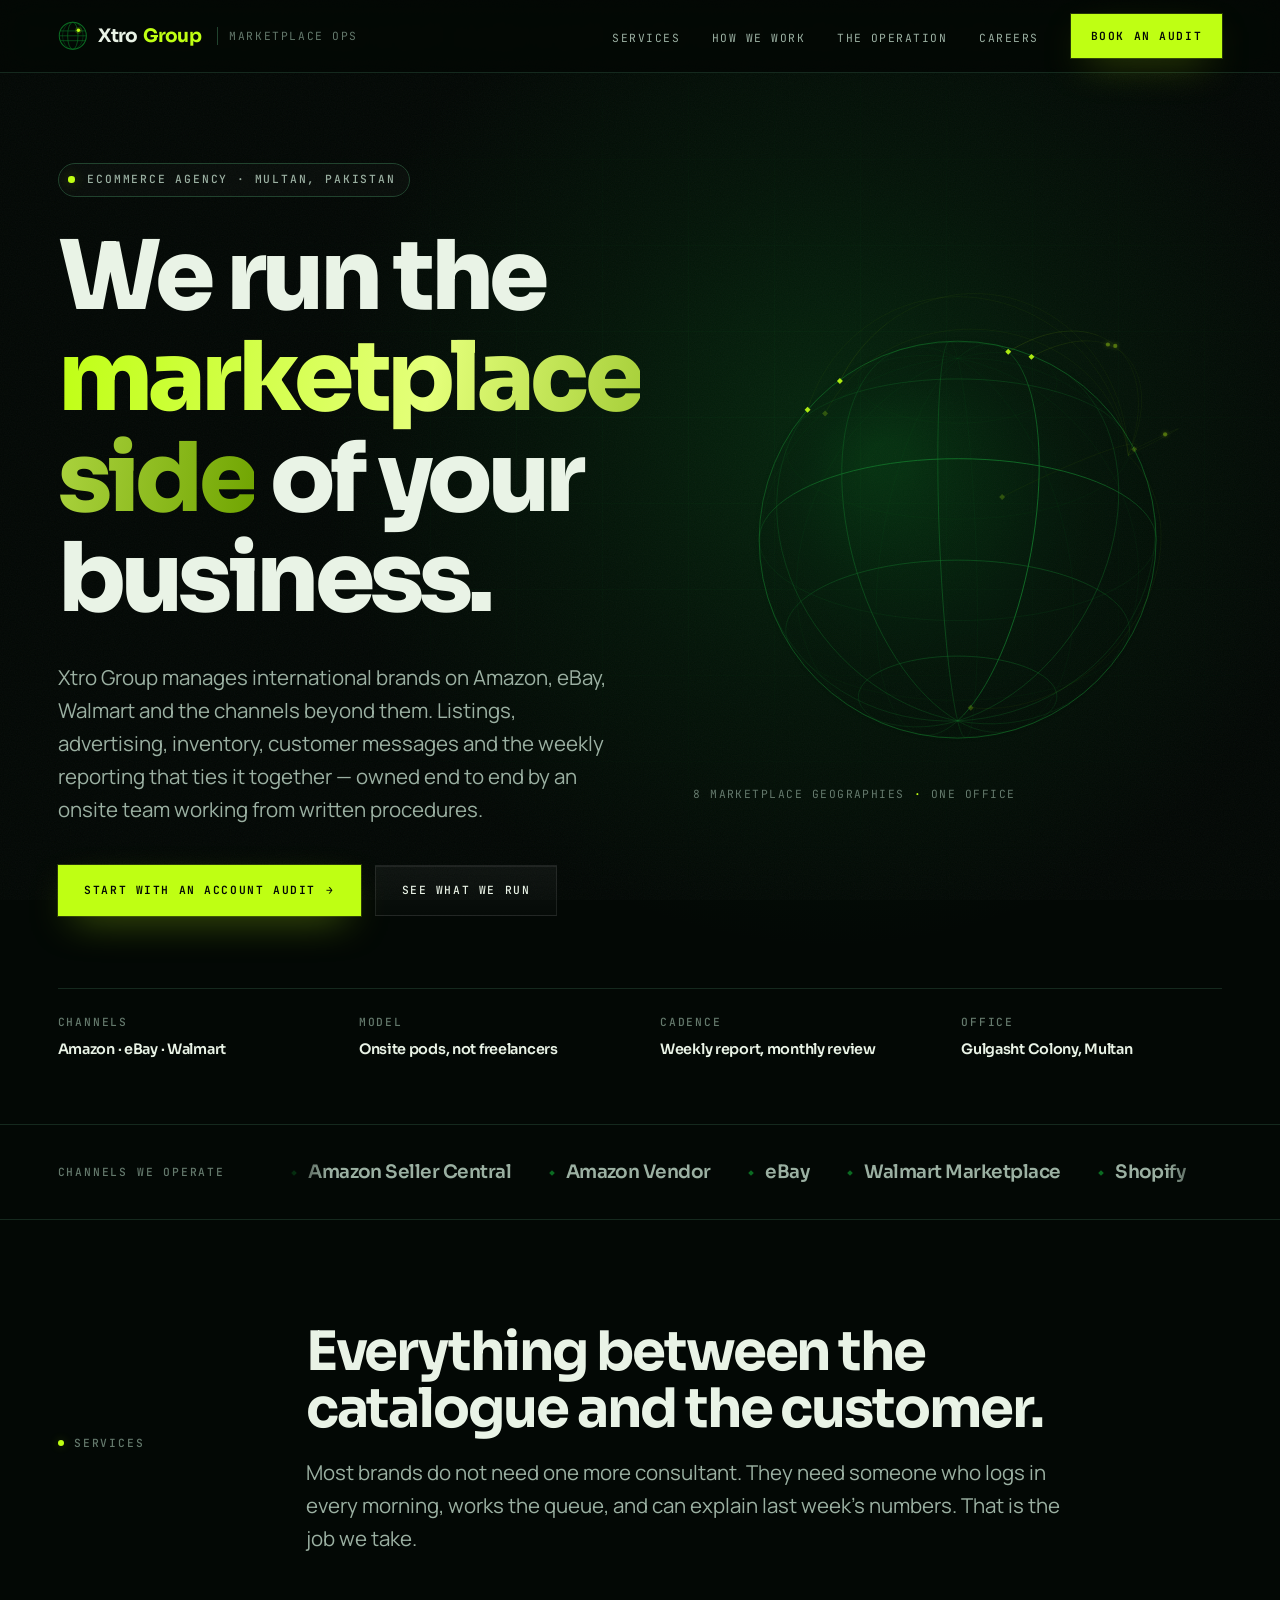
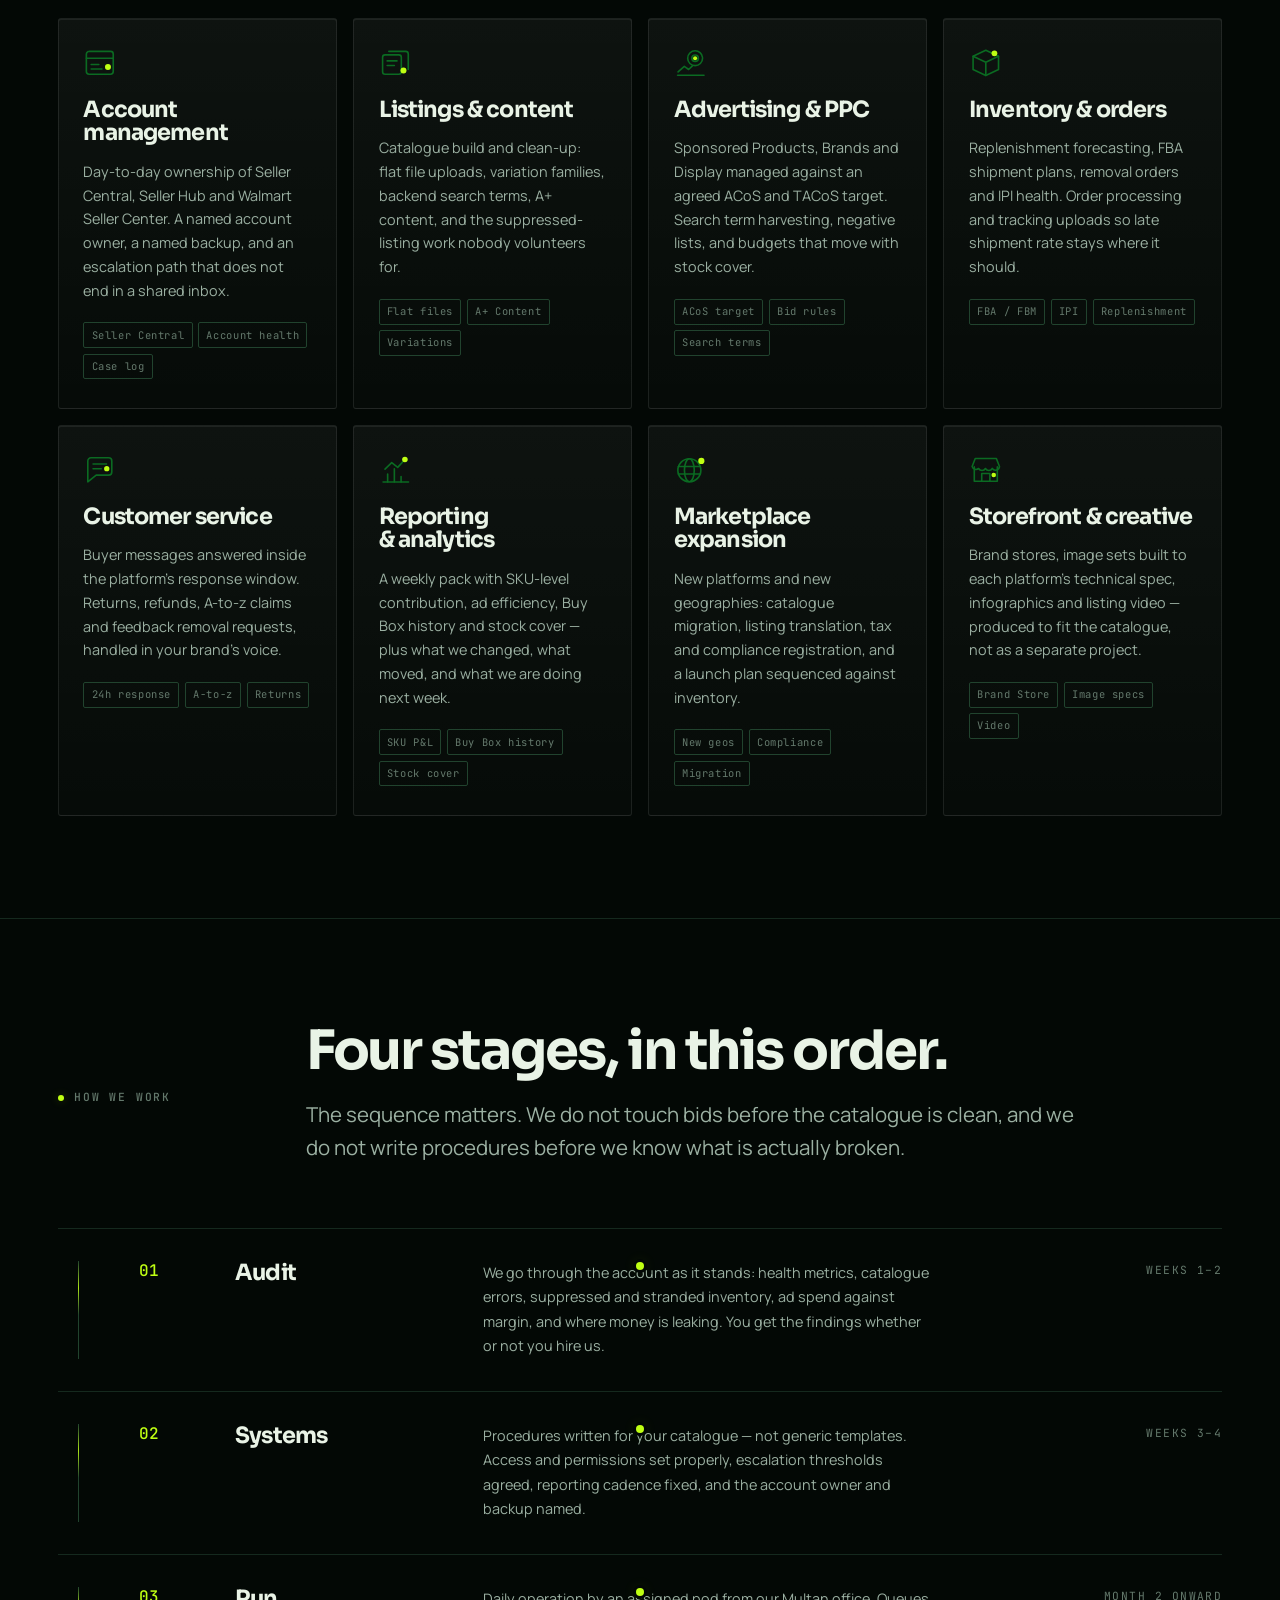
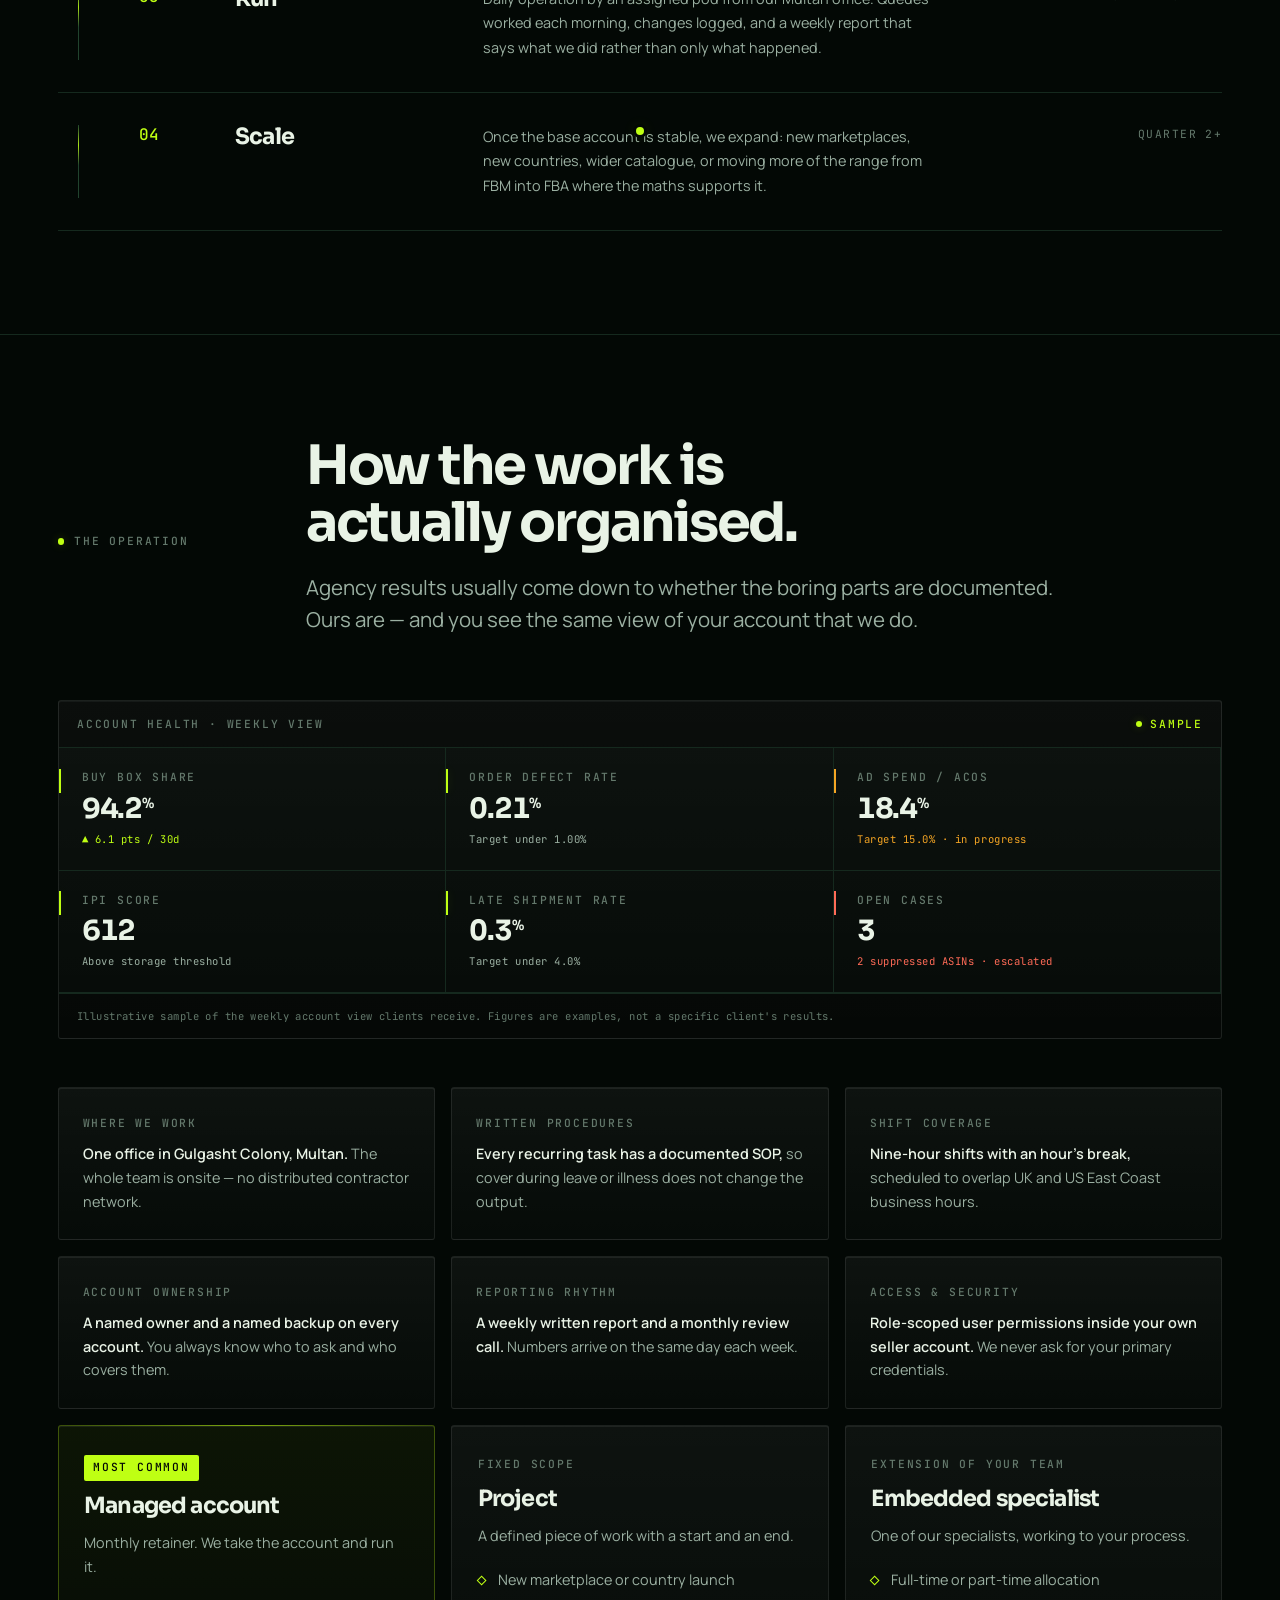
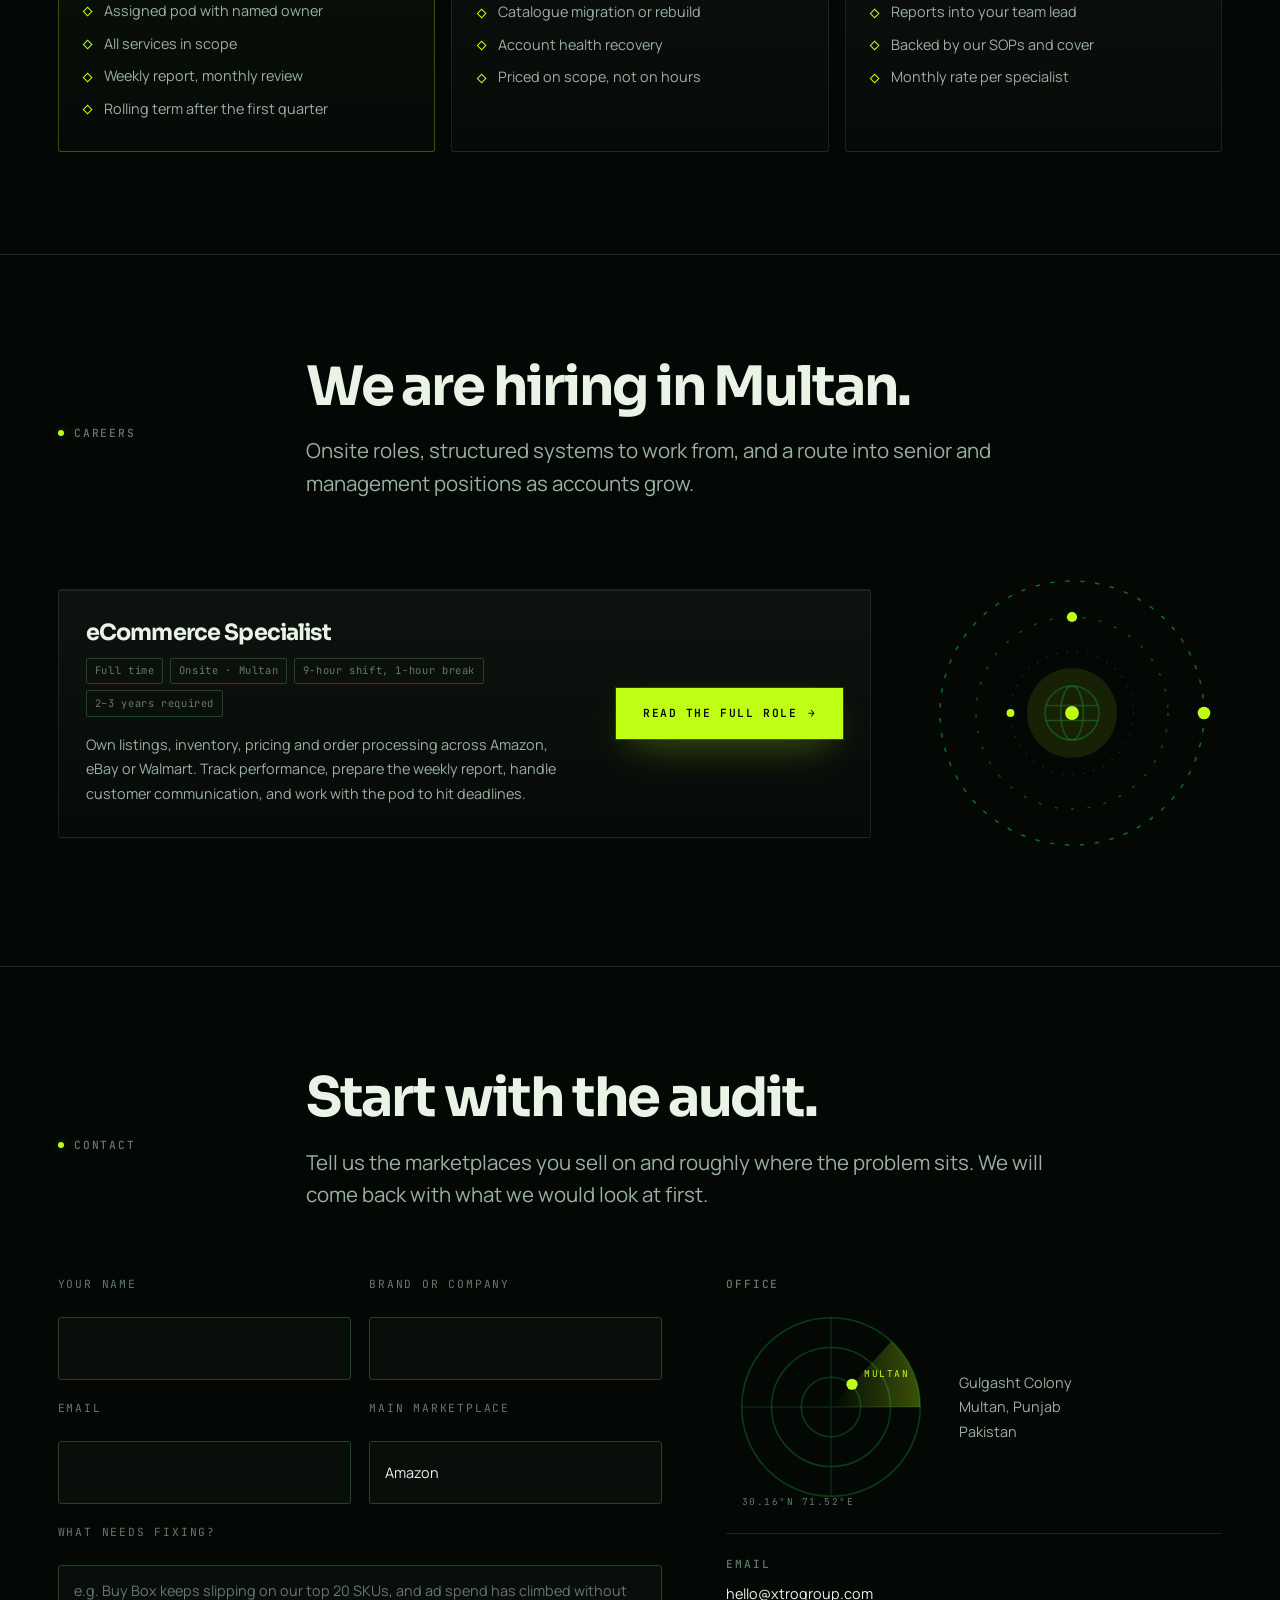
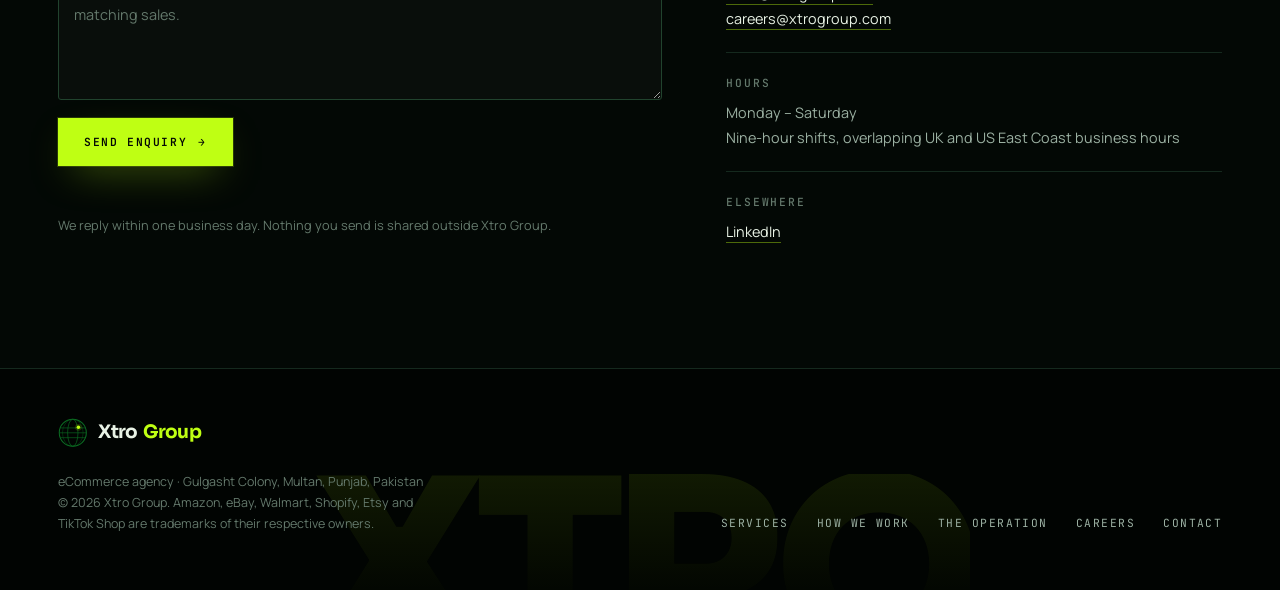
==== index.html @ 0c7526f9 "Initial commit" ====
<!doctype html>
<html lang="en">
<head>
<meta charset="utf-8">
<meta name="viewport" content="width=device-width, initial-scale=1">
<title>Xtro Group | Amazon, eBay &amp; Walmart Agency in Multan</title>
<meta name="description" content="Xtro Group is an eCommerce agency in Multan managing international brands on Amazon, eBay, Walmart and beyond — listings, advertising, inventory, customer service and weekly reporting, run by an onsite team on documented systems.">
<meta name="theme-color" content="#030805">
<link rel="canonical" href="https://xtrogroup.com/">

<meta property="og:type" content="website">
<meta property="og:title" content="Xtro Group — marketplace operations for international brands">
<meta property="og:description" content="We run the marketplace side of your business: Amazon, eBay, Walmart. Onsite team in Multan, documented systems, weekly reporting.">
<meta property="og:locale" content="en_US">

<link rel="preconnect" href="https://fonts.googleapis.com">
<link rel="preconnect" href="https://fonts.gstatic.com" crossorigin>
<link rel="stylesheet" href="https://fonts.googleapis.com/css2?family=JetBrains+Mono:wght@400;500&family=Manrope:wght@400;500;600;700&family=Sora:wght@400;600;700;800&display=swap">
<link rel="stylesheet" href="assets/styles.css">
<link rel="icon" href="data:image/svg+xml,%3Csvg xmlns='http://www.w3.org/2000/svg' viewBox='0 0 40 40'%3E%3Crect width='40' height='40' fill='%23030805'/%3E%3Ccircle cx='20' cy='20' r='15' fill='none' stroke='%230B6B22' stroke-width='2'/%3E%3Cellipse cx='20' cy='20' rx='6' ry='15' fill='none' stroke='%230B6B22' stroke-width='1.6'/%3E%3Cpath d='M5.5 20h29' stroke='%230B6B22' stroke-width='1.6'/%3E%3Ccircle cx='26' cy='14' r='3' fill='%23BFFF13'/%3E%3C/svg%3E">
</head>
<body>
<a class="skip" href="#main">Skip to content</a>

<header class="masthead">
  <div class="shell masthead__row">
    <a class="wordmark" href="/" aria-label="Xtro Group — home">
      <svg class="wordmark__globe" aria-hidden="true" viewBox="0 0 40 40" fill="none">
        <circle cx="20" cy="20" r="18.3" stroke="#0B6B22" stroke-width="1.4"/>
        <ellipse cx="20" cy="20" rx="7" ry="18.3" stroke="#0B6B22" stroke-width="1.1" opacity=".85"/>
        <ellipse cx="20" cy="20" rx="14" ry="18.3" stroke="#0B6B22" stroke-width="1" opacity=".5"/>
        <path d="M3.1 13.4h33.8M1.7 20h36.6M3.1 26.6h33.8" stroke="#0B6B22" stroke-width="1.1" opacity=".8"/>
        <circle cx="27.6" cy="12.6" r="4.6" fill="#BFFF13" opacity=".16"/>
        <circle cx="27.6" cy="12.6" r="2.35" fill="#BFFF13"/>
      </svg>
      <span class="wordmark__name"><b>Xtro</b><span>Group</span></span>
      <span class="wordmark__sub">Marketplace Ops</span>
    </a>

    <nav class="nav" aria-label="Primary">
      <ul class="nav__links">
        <li><a class="nav__link" href="#services">Services</a></li>
        <li><a class="nav__link" href="#process">How we work</a></li>
        <li><a class="nav__link" href="#operation">The operation</a></li>
        <li><a class="nav__link" href="careers.html">Careers</a></li>
      </ul>
      <a class="btn btn--primary nav__cta" href="#contact">Book an audit</a>
      <button class="navtoggle" id="nav-toggle" type="button" aria-expanded="false" aria-controls="mobile-nav" aria-label="Open menu">
        <span></span><span></span><span></span>
      </button>
    </nav>
  </div>
</header>

<div class="mobilenav" id="mobile-nav" hidden>
  <div class="shell mobilenav__inner">
    <ul class="mobilenav__links">
      <li><a href="#services">Services <span>What we run</span></a></li>
      <li><a href="#process">How we work <span>Four stages</span></a></li>
      <li><a href="#operation">The operation <span>Inside Xtro</span></a></li>
      <li><a href="careers.html">Careers <span>1 open role</span></a></li>
      <li><a href="#contact">Contact <span>Multan, PK</span></a></li>
    </ul>
    <div class="mobilenav__foot">
      <a class="btn btn--primary" href="#contact">Book an audit <span class="btn__arrow" aria-hidden="true">→</span></a>
    </div>
  </div>
</div>

<main id="main">

  <!-- Hero ---------------------------------------------------------------->
  <section class="hero">
    <div class="hero__mesh" aria-hidden="true"></div>
    <div class="shell hero__inner">
      <div class="hero__grid">
        <div>
          <p class="mono hero__eyebrow">eCommerce agency · Multan, Pakistan</p>
          <h1 class="hero__title">We run the <span class="lit">marketplace side</span> of your business.</h1>
          <p class="hero__lead">
            Xtro Group manages international brands on Amazon, eBay, Walmart and the
            channels beyond them. Listings, advertising, inventory, customer messages
            and the weekly reporting that ties it together — owned end to end by an
            onsite team working from written procedures.
          </p>
          <div class="hero__actions">
            <a class="btn btn--primary" href="#contact">Start with an account audit <span class="btn__arrow" aria-hidden="true">→</span></a>
            <a class="btn" href="#services">See what we run</a>
          </div>
        </div>

        <!-- The logo's globe, made live: the marketplace geographies we
             operate in, every route running back to the Multan office. -->
        <div class="globe">
          <canvas id="globe" role="img"
            aria-label="Wireframe globe showing the marketplace geographies Xtro Group operates in — Seattle, Bentonville, Toronto, London, Berlin, Dubai, Tokyo and Sydney — each routed back to the office in Multan."></canvas>
          <p class="globe__legend">8 marketplace geographies <b>·</b> one office</p>
        </div>
      </div>

      <dl class="hero__meta">
        <div>
          <dt class="mono">Channels</dt>
          <dd>Amazon · eBay · Walmart</dd>
        </div>
        <div>
          <dt class="mono">Model</dt>
          <dd>Onsite pods, not freelancers</dd>
        </div>
        <div>
          <dt class="mono">Cadence</dt>
          <dd>Weekly report, monthly review</dd>
        </div>
        <div>
          <dt class="mono">Office</dt>
          <dd>Gulgasht Colony, Multan</dd>
        </div>
      </dl>
    </div>
  </section>

  <!-- Channel rail --------------------------------------------------------->
  <section class="band channels">
    <div class="shell channels__inner">
      <p class="mono channels__label">Channels we operate</p>
      <div class="marquee">
        <div class="marquee__track">
          <ul class="channels__list marquee__set"><li>Amazon Seller Central</li><li>Amazon Vendor</li><li>eBay</li><li>Walmart Marketplace</li><li>Shopify</li><li>Etsy</li><li>TikTok Shop</li></ul>
          <ul class="channels__list marquee__set" aria-hidden="true"><li>Amazon Seller Central</li><li>Amazon Vendor</li><li>eBay</li><li>Walmart Marketplace</li><li>Shopify</li><li>Etsy</li><li>TikTok Shop</li></ul>
        </div>
      </div>
    </div>
  </section>

  <!-- Services ------------------------------------------------------------->
  <section class="band" id="services">
    <div class="shell band__inner">
      <div class="rowhead">
        <p class="rowhead__label">Services</p>
        <div>
          <h2 class="rowhead__title">Everything between the catalogue and the customer.</h2>
          <p class="rowhead__note">
            Most brands do not need one more consultant. They need someone who logs in
            every morning, works the queue, and can explain last week's numbers. That is
            the job we take.
          </p>
        </div>
      </div>

      <div class="rowbody">
        <div class="services">

          <article class="card service">
            <svg class="icon" viewBox="0 0 28 28" aria-hidden="true"><rect data-stroke pathLength="100" x="2.8" y="4.5" width="22.4" height="19" rx="2.2"/><path data-stroke pathLength="100" d="M2.8 10.2h22.4"/><path data-stroke pathLength="100" d="M6.8 15.4h6.4M6.8 19.2h9"/><circle data-accent cx="20.8" cy="17.6" r="2.5"/></svg>
            <h3 class="service__name">Account management</h3>
            <p class="service__copy">
              Day-to-day ownership of Seller Central, Seller Hub and Walmart Seller
              Center. A named account owner, a named backup, and an escalation path
              that does not end in a shared inbox.
            </p>
            <ul class="service__terms"><li>Seller Central</li><li>Account health</li><li>Case log</li></ul>
          </article>

          <article class="card service">
            <svg class="icon" viewBox="0 0 28 28" aria-hidden="true"><rect data-stroke pathLength="100" x="3" y="7.4" width="15.6" height="16.1" rx="2"/><path data-stroke pathLength="100" d="M8.2 4.5h14a2.2 2.2 0 0 1 2.2 2.2v13.1"/><path data-stroke pathLength="100" d="M6.8 12.4h8.2M6.8 16.2h6"/><circle data-accent cx="20.4" cy="20.4" r="2.5"/></svg>
            <h3 class="service__name">Listings &amp; content</h3>
            <p class="service__copy">
              Catalogue build and clean-up: flat file uploads, variation families,
              backend search terms, A+ content, and the suppressed-listing work nobody
              volunteers for.
            </p>
            <ul class="service__terms"><li>Flat files</li><li>A+ Content</li><li>Variations</li></ul>
          </article>

          <article class="card service">
            <svg class="icon" viewBox="0 0 28 28" aria-hidden="true"><circle data-stroke pathLength="100" cx="17.6" cy="10.2" r="6.2"/><circle data-stroke pathLength="100" cx="17.6" cy="10.2" r="2.7"/><path data-stroke pathLength="100" d="M3 24.4h22"/><path data-stroke pathLength="100" d="M3.4 21.6 8.6 17l3.6 2.6 3.4-3.2"/><circle data-accent cx="17.6" cy="10.2" r="1.7"/></svg>
            <h3 class="service__name">Advertising &amp; PPC</h3>
            <p class="service__copy">
              Sponsored Products, Brands and Display managed against an agreed ACoS and
              TACoS target. Search term harvesting, negative lists, and budgets that
              move with stock cover.
            </p>
            <ul class="service__terms"><li>ACoS target</li><li>Bid rules</li><li>Search terms</li></ul>
          </article>

          <article class="card service">
            <svg class="icon" viewBox="0 0 28 28" aria-hidden="true"><path data-stroke pathLength="100" d="M14 3.6 24.6 8.6v10.9L14 24.5 3.4 19.5V8.6z"/><path data-stroke pathLength="100" d="M3.4 8.6 14 13.6l10.6-5M14 13.6v10.9"/><circle data-accent cx="21.2" cy="6.1" r="2.4"/></svg>
            <h3 class="service__name">Inventory &amp; orders</h3>
            <p class="service__copy">
              Replenishment forecasting, FBA shipment plans, removal orders and IPI
              health. Order processing and tracking uploads so late shipment rate stays
              where it should.
            </p>
            <ul class="service__terms"><li>FBA / FBM</li><li>IPI</li><li>Replenishment</li></ul>
          </article>

          <article class="card service">
            <svg class="icon" viewBox="0 0 28 28" aria-hidden="true"><path data-stroke pathLength="100" d="M4 6.6a2.6 2.6 0 0 1 2.6-2.6h14.8A2.6 2.6 0 0 1 24 6.6v9.2a2.6 2.6 0 0 1-2.6 2.6H11l-7 5.6z"/><path data-stroke pathLength="100" d="M8.4 9.2h11.2M8.4 13.1h6.8"/><circle data-accent cx="19.8" cy="13.1" r="2.2"/></svg>
            <h3 class="service__name">Customer service</h3>
            <p class="service__copy">
              Buyer messages answered inside the platform's response window. Returns,
              refunds, A-to-z claims and feedback removal requests, handled in your
              brand's voice.
            </p>
            <ul class="service__terms"><li>24h response</li><li>A-to-z</li><li>Returns</li></ul>
          </article>

          <article class="card service">
            <svg class="icon" viewBox="0 0 28 28" aria-hidden="true"><path data-stroke pathLength="100" d="M3.4 24.2h21.2"/><path data-stroke pathLength="100" d="M7.2 24.2v-6.6M12.8 24.2v-11M18.4 24.2v-4.6"/><path data-stroke pathLength="100" d="M5 13.4 10.6 8l5 4 6-6.6"/><circle data-accent cx="21.6" cy="5.4" r="2.3"/></svg>
            <h3 class="service__name">Reporting &amp; analytics</h3>
            <p class="service__copy">
              A weekly pack with SKU-level contribution, ad efficiency, Buy Box history
              and stock cover — plus what we changed, what moved, and what we are doing
              next week.
            </p>
            <ul class="service__terms"><li>SKU P&amp;L</li><li>Buy Box history</li><li>Stock cover</li></ul>
          </article>

          <article class="card service">
            <svg class="icon" viewBox="0 0 28 28" aria-hidden="true"><circle data-stroke pathLength="100" cx="12.8" cy="14.4" r="9.6"/><ellipse data-stroke pathLength="100" cx="12.8" cy="14.4" rx="4.1" ry="9.6"/><path data-stroke pathLength="100" d="M3.6 11.3h18.4M3.6 17.5h18.4"/><circle data-accent cx="22.8" cy="6.6" r="2.6"/></svg>
            <h3 class="service__name">Marketplace expansion</h3>
            <p class="service__copy">
              New platforms and new geographies: catalogue migration, listing
              translation, tax and compliance registration, and a launch plan sequenced
              against inventory.
            </p>
            <ul class="service__terms"><li>New geos</li><li>Compliance</li><li>Migration</li></ul>
          </article>

          <article class="card service">
            <svg class="icon" viewBox="0 0 28 28" aria-hidden="true"><path data-stroke pathLength="100" d="M4.4 11.6v11.9h19.2V11.6"/><path data-stroke pathLength="100" d="M2.6 11.2 5.2 4.6h17.6l2.6 6.6a3.3 3.3 0 0 1-6 1.7 3.3 3.3 0 0 1-5.7 0 3.3 3.3 0 0 1-5.7 0 3.3 3.3 0 0 1-5.4-1.7z"/><path data-stroke pathLength="100" d="M10.6 23.5v-6.4h6.8v6.4"/><circle data-accent cx="20.6" cy="18.4" r="1.9"/></svg>
            <h3 class="service__name">Storefront &amp; creative</h3>
            <p class="service__copy">
              Brand stores, image sets built to each platform's technical spec,
              infographics and listing video — produced to fit the catalogue, not as a
              separate project.
            </p>
            <ul class="service__terms"><li>Brand Store</li><li>Image specs</li><li>Video</li></ul>
          </article>

        </div>
      </div>
    </div>
  </section>

  <!-- Process -------------------------------------------------------------->
  <section class="band" id="process">
    <div class="shell band__inner">
      <div class="rowhead">
        <p class="rowhead__label">How we work</p>
        <div>
          <h2 class="rowhead__title">Four stages, in this order.</h2>
          <p class="rowhead__note">
            The sequence matters. We do not touch bids before the catalogue is clean,
            and we do not write procedures before we know what is actually broken.
          </p>
        </div>
      </div>

      <div class="rowbody">
        <ol class="steps">
          <li class="step">
            <span class="step__rail" style="--delay:0s" aria-hidden="true"></span>
            <span class="step__node" aria-hidden="true"></span>
            <span class="step__n num">01</span>
            <h3 class="step__name">Audit</h3>
            <p class="step__copy">
              We go through the account as it stands: health metrics, catalogue errors,
              suppressed and stranded inventory, ad spend against margin, and where
              money is leaking. You get the findings whether or not you hire us.
            </p>
            <span class="step__when">Weeks 1–2</span>
          </li>

          <li class="step">
            <span class="step__rail" style="--delay:.9s" aria-hidden="true"></span>
            <span class="step__node" aria-hidden="true"></span>
            <span class="step__n num">02</span>
            <h3 class="step__name">Systems</h3>
            <p class="step__copy">
              Procedures written for your catalogue — not generic templates. Access and
              permissions set properly, escalation thresholds agreed, reporting cadence
              fixed, and the account owner and backup named.
            </p>
            <span class="step__when">Weeks 3–4</span>
          </li>

          <li class="step">
            <span class="step__rail" style="--delay:1.8s" aria-hidden="true"></span>
            <span class="step__node" aria-hidden="true"></span>
            <span class="step__n num">03</span>
            <h3 class="step__name">Run</h3>
            <p class="step__copy">
              Daily operation by an assigned pod from our Multan office. Queues worked
              each morning, changes logged, and a weekly report that says what we did
              rather than only what happened.
            </p>
            <span class="step__when">Month 2 onward</span>
          </li>

          <li class="step">
            <span class="step__rail" style="--delay:2.7s" aria-hidden="true"></span>
            <span class="step__node" aria-hidden="true"></span>
            <span class="step__n num">04</span>
            <h3 class="step__name">Scale</h3>
            <p class="step__copy">
              Once the base account is stable, we expand: new marketplaces, new
              countries, wider catalogue, or moving more of the range from FBM into FBA
              where the maths supports it.
            </p>
            <span class="step__when">Quarter 2+</span>
          </li>
        </ol>
      </div>
    </div>
  </section>

  <!-- The operation --------------------------------------------------------->
  <section class="band" id="operation">
    <div class="shell band__inner">
      <div class="rowhead">
        <p class="rowhead__label">The operation</p>
        <div>
          <h2 class="rowhead__title">How the work is actually organised.</h2>
          <p class="rowhead__note">
            Agency results usually come down to whether the boring parts are documented.
            Ours are — and you see the same view of your account that we do.
          </p>
        </div>
      </div>

      <div class="rowbody">
        <!-- The instrument of the trade. -->
        <figure class="card console" style="margin:0 0 clamp(2rem,4vw,3rem)">
          <figcaption class="console__bar">
            <span class="mono">Account health · weekly view</span>
            <span class="mono console__live">Sample</span>
          </figcaption>

          <div class="metrics">
            <div class="metric" data-state="ok">
              <span class="mono metric__label">Buy Box share</span>
              <span class="metric__value">94.2<sup>%</sup></span>
              <span class="metric__delta is-ok">▲ 6.1 pts / 30d</span>
            </div>
            <div class="metric" data-state="ok">
              <span class="mono metric__label">Order defect rate</span>
              <span class="metric__value">0.21<sup>%</sup></span>
              <span class="metric__delta">Target under 1.00%</span>
            </div>
            <div class="metric" data-state="watch">
              <span class="mono metric__label">Ad spend / ACoS</span>
              <span class="metric__value">18.4<sup>%</sup></span>
              <span class="metric__delta is-watch">Target 15.0% · in progress</span>
            </div>
            <div class="metric" data-state="ok">
              <span class="mono metric__label">IPI score</span>
              <span class="metric__value">612</span>
              <span class="metric__delta">Above storage threshold</span>
            </div>
            <div class="metric" data-state="ok">
              <span class="mono metric__label">Late shipment rate</span>
              <span class="metric__value">0.3<sup>%</sup></span>
              <span class="metric__delta">Target under 4.0%</span>
            </div>
            <div class="metric" data-state="risk">
              <span class="mono metric__label">Open cases</span>
              <span class="metric__value">3</span>
              <span class="metric__delta is-risk">2 suppressed ASINs · escalated</span>
            </div>
          </div>

          <p class="console__foot">
            Illustrative sample of the weekly account view clients receive. Figures are
            examples, not a specific client's results.
          </p>
        </figure>

        <div class="facts">
          <div class="card fact">
            <p class="mono fact__k">Where we work</p>
            <p class="fact__v"><strong>One office in Gulgasht Colony, Multan.</strong> The whole team is onsite — no distributed contractor network.</p>
          </div>
          <div class="card fact">
            <p class="mono fact__k">Written procedures</p>
            <p class="fact__v"><strong>Every recurring task has a documented SOP,</strong> so cover during leave or illness does not change the output.</p>
          </div>
          <div class="card fact">
            <p class="mono fact__k">Shift coverage</p>
            <p class="fact__v"><strong>Nine-hour shifts with an hour's break,</strong> scheduled to overlap UK and US East Coast business hours.</p>
          </div>
          <div class="card fact">
            <p class="mono fact__k">Account ownership</p>
            <p class="fact__v"><strong>A named owner and a named backup on every account.</strong> You always know who to ask and who covers them.</p>
          </div>
          <div class="card fact">
            <p class="mono fact__k">Reporting rhythm</p>
            <p class="fact__v"><strong>A weekly written report and a monthly review call.</strong> Numbers arrive on the same day each week.</p>
          </div>
          <div class="card fact">
            <p class="mono fact__k">Access &amp; security</p>
            <p class="fact__v"><strong>Role-scoped user permissions inside your own seller account.</strong> We never ask for your primary credentials.</p>
          </div>
        </div>

        <div class="engagements" style="margin-top:1rem">
          <article class="card engagement engagement--lead">
            <p class="mono engagement__tag">Most common</p>
            <h3 class="engagement__name">Managed account</h3>
            <p class="engagement__copy">Monthly retainer. We take the account and run it.</p>
            <ul class="engagement__list">
              <li>Assigned pod with named owner</li>
              <li>All services in scope</li>
              <li>Weekly report, monthly review</li>
              <li>Rolling term after the first quarter</li>
            </ul>
          </article>

          <article class="card engagement">
            <p class="mono engagement__tag">Fixed scope</p>
            <h3 class="engagement__name">Project</h3>
            <p class="engagement__copy">A defined piece of work with a start and an end.</p>
            <ul class="engagement__list">
              <li>New marketplace or country launch</li>
              <li>Catalogue migration or rebuild</li>
              <li>Account health recovery</li>
              <li>Priced on scope, not on hours</li>
            </ul>
          </article>

          <article class="card engagement">
            <p class="mono engagement__tag">Extension of your team</p>
            <h3 class="engagement__name">Embedded specialist</h3>
            <p class="engagement__copy">One of our specialists, working to your process.</p>
            <ul class="engagement__list">
              <li>Full-time or part-time allocation</li>
              <li>Reports into your team lead</li>
              <li>Backed by our SOPs and cover</li>
              <li>Monthly rate per specialist</li>
            </ul>
          </article>
        </div>
      </div>
    </div>
  </section>

  <!-- Careers --------------------------------------------------------------->
  <section class="band" id="careers">
    <div class="shell band__inner">
      <div class="rowhead">
        <p class="rowhead__label">Careers</p>
        <div>
          <h2 class="rowhead__title">We are hiring in Multan.</h2>
          <p class="rowhead__note">
            Onsite roles, structured systems to work from, and a route into senior and
            management positions as accounts grow.
          </p>
        </div>
      </div>

      <div class="rowbody careers__grid">
        <article class="card role">
          <div>
            <h3 class="role__title">eCommerce Specialist</h3>
            <ul class="role__meta">
              <li>Full time</li>
              <li>Onsite · Multan</li>
              <li>9-hour shift, 1-hour break</li>
              <li>2–3 years required</li>
            </ul>
            <p class="role__copy">
              Own listings, inventory, pricing and order processing across Amazon, eBay
              or Walmart. Track performance, prepare the weekly report, handle customer
              communication, and work with the pod to hit deadlines.
            </p>
          </div>
          <a class="btn btn--primary" href="careers.html">Read the full role <span class="btn__arrow" aria-hidden="true">→</span></a>
        </article>

        <div class="orbit" aria-hidden="true">
          <svg viewBox="0 0 200 200">
            <circle class="orbit__ring orbit__ring--a" cx="100" cy="100" r="88"/>
            <circle class="orbit__ring orbit__ring--b" cx="100" cy="100" r="64"/>
            <circle class="orbit__ring orbit__ring--c" cx="100" cy="100" r="41"/>
            <circle class="orbit__body" cx="100" cy="100" r="18"/>
            <ellipse class="orbit__body" cx="100" cy="100" rx="7.5" ry="18"/>
            <path class="orbit__body" d="M82.4 95h35.2M82.4 105h35.2"/>
            <circle class="orbit__halo" cx="100" cy="100" r="30"/>
            <circle class="orbit__core" cx="100" cy="100" r="4.6"/>
            <g class="orbit__sat orbit__sat--a"><circle cx="188" cy="100" r="4.2"/></g>
            <g class="orbit__sat orbit__sat--b"><circle cx="100" cy="36" r="3.4"/></g>
            <g class="orbit__sat orbit__sat--a"><circle cx="59" cy="100" r="2.6"/></g>
          </svg>
        </div>
      </div>
    </div>
  </section>

  <!-- Contact --------------------------------------------------------------->
  <section class="band" id="contact">
    <div class="shell band__inner">
      <div class="rowhead">
        <p class="rowhead__label">Contact</p>
        <div>
          <h2 class="rowhead__title">Start with the audit.</h2>
          <p class="rowhead__note">
            Tell us the marketplaces you sell on and roughly where the problem sits.
            We will come back with what we would look at first.
          </p>
        </div>
      </div>

      <div class="rowbody">
        <div class="contact__grid">
          <form class="form" id="enquiry" action="mailto:hello@xtrogroup.com" method="post" enctype="text/plain">
            <div class="form__row">
              <div class="field">
                <label for="f-name">Your name</label>
                <input id="f-name" name="name" type="text" autocomplete="name" required>
              </div>
              <div class="field">
                <label for="f-company">Brand or company</label>
                <input id="f-company" name="company" type="text" autocomplete="organization" required>
              </div>
            </div>

            <div class="form__row">
              <div class="field">
                <label for="f-email">Email</label>
                <input id="f-email" name="email" type="email" autocomplete="email" required>
              </div>
              <div class="field">
                <label for="f-channel">Main marketplace</label>
                <select id="f-channel" name="channel">
                  <option>Amazon</option>
                  <option>eBay</option>
                  <option>Walmart</option>
                  <option>Shopify</option>
                  <option>More than one</option>
                  <option>Not selling yet</option>
                </select>
              </div>
            </div>

            <div class="field">
              <label for="f-message">What needs fixing?</label>
              <textarea id="f-message" name="message" placeholder="e.g. Buy Box keeps slipping on our top 20 SKUs, and ad spend has climbed without matching sales."></textarea>
            </div>

            <div>
              <button class="btn btn--primary" type="submit">Send enquiry <span class="btn__arrow" aria-hidden="true">→</span></button>
            </div>

            <p class="form__note">
              We reply within one business day. Nothing you send is shared outside Xtro Group.
            </p>
          </form>

          <div class="contactcard">
            <div class="contactcard__block">
              <p class="mono contactcard__k">Office</p>
              <div class="locator">
                <div class="radar" aria-hidden="true">
                  <svg viewBox="0 0 120 120">
                    <defs>
                      <linearGradient id="sweepGrad" x1="0" y1="0" x2="1" y2="0">
                        <stop offset="0%" stop-color="#BFFF13" stop-opacity="0"/>
                        <stop offset="100%" stop-color="#BFFF13" stop-opacity=".3"/>
                      </linearGradient>
                    </defs>
                    <circle class="radar__grid" cx="60" cy="60" r="51"/>
                    <circle class="radar__grid" cx="60" cy="60" r="34"/>
                    <circle class="radar__grid" cx="60" cy="60" r="17"/>
                    <path class="radar__cross" d="M9 60h102M60 9v102"/>
                    <g class="radar__sweep"><path d="M60 60 111 60A51 51 0 0 0 94.5 22.5Z" fill="url(#sweepGrad)"/></g>
                    <circle class="radar__blip" cx="72" cy="47" r="3.2"/>
                    <text class="radar__label radar__label--lit" x="79" y="43">MULTAN</text>
                    <text class="radar__label" x="9" y="116">30.16&#176;N 71.52&#176;E</text>
                  </svg>
                </div>
                <p class="contactcard__v">Gulgasht Colony<br>Multan, Punjab<br>Pakistan</p>
              </div>
            </div>
            <div class="contactcard__block">
              <p class="mono contactcard__k">Email</p>
              <p class="contactcard__v">
                <a href="mailto:hello@xtrogroup.com">hello@xtrogroup.com</a><br>
                <a href="mailto:careers@xtrogroup.com">careers@xtrogroup.com</a>
              </p>
            </div>
            <div class="contactcard__block">
              <p class="mono contactcard__k">Hours</p>
              <p class="contactcard__v">Monday – Saturday<br>Nine-hour shifts, overlapping UK and US East Coast business hours</p>
            </div>
            <div class="contactcard__block">
              <p class="mono contactcard__k">Elsewhere</p>
              <p class="contactcard__v"><a href="https://pk.linkedin.com/company/xtro-group">LinkedIn</a></p>
            </div>
          </div>
        </div>
      </div>
    </div>
  </section>

</main>

<footer class="foot">
  <p class="foot__ghost" aria-hidden="true">XTRO</p>
  <div class="shell foot__inner">
    <div>
      <a class="wordmark" href="/" aria-label="Xtro Group — home">
        <svg class="wordmark__globe" aria-hidden="true" viewBox="0 0 40 40" fill="none">
          <circle cx="20" cy="20" r="18.3" stroke="#0B6B22" stroke-width="1.4"/>
          <ellipse cx="20" cy="20" rx="7" ry="18.3" stroke="#0B6B22" stroke-width="1.1" opacity=".85"/>
          <ellipse cx="20" cy="20" rx="14" ry="18.3" stroke="#0B6B22" stroke-width="1" opacity=".5"/>
          <path d="M3.1 13.4h33.8M1.7 20h36.6M3.1 26.6h33.8" stroke="#0B6B22" stroke-width="1.1" opacity=".8"/>
          <circle cx="27.6" cy="12.6" r="4.6" fill="#BFFF13" opacity=".16"/>
          <circle cx="27.6" cy="12.6" r="2.35" fill="#BFFF13"/>
        </svg>
        <span class="wordmark__name"><b>Xtro</b><span>Group</span></span>
      </a>
      <p class="foot__legal">
        eCommerce agency · Gulgasht Colony, Multan, Punjab, Pakistan<br>
        &copy; <span id="year">2026</span> Xtro Group. Amazon, eBay, Walmart, Shopify, Etsy and
        TikTok Shop are trademarks of their respective owners.
      </p>
    </div>
    <ul class="foot__links">
      <li><a href="#services">Services</a></li>
      <li><a href="#process">How we work</a></li>
      <li><a href="#operation">The operation</a></li>
      <li><a href="careers.html">Careers</a></li>
      <li><a href="#contact">Contact</a></li>
    </ul>
  </div>
</footer>

<script src="assets/app.js"></script>
</body>
</html>
---- assets/styles.css ----
/* ==========================================================================
   Xtro Group — marketplace operations agency
   Dark-committed brand world, drawn from the logo: green-biased black ground,
   forest-green wireframe structure, chartreuse signature, white.
   Sora (display) · Manrope (body) · JetBrains Mono (data & labels)
   ========================================================================== */

:root {
  color-scheme: dark;

  /* --- Ground. Black with a green bias, sampled from the mark (#000300). --- */
  --void:       #030805;
  --void-deep:  #010402;
  --surface:    #081310;
  --surface-2:  #0C1B15;

  /* --- Structure ------------------------------------------------------- */
  --line:       #15291E;   /* hairline */
  --line-lit:   #21432E;   /* hairline, lit */
  --forest:     #004400;   /* the globe wireframe green, straight from the logo */
  --forest-lit: #0B6B22;

  /* --- Signature. One bold colour; everything else stays quiet. --------- */
  --lime:       #BFFF13;
  --lime-deep:  #8FC40C;
  --lime-haze:  rgba(191, 255, 19, .14);
  --on-lime:    #030805;

  /* --- Type ------------------------------------------------------------ */
  --text:       #E9F3E6;   /* green-biased white */
  --text-soft:  #9BB0A2;
  --text-faint: #64796C;

  /* --- Semantic state. Distinct hues so nothing reads as the accent. ---- */
  --ok:    #BFFF13;
  --watch: #F5A524;
  --risk:  #FF6B57;

  /* --- Glass ----------------------------------------------------------- */
  --glass:      linear-gradient(180deg, rgba(255, 255, 255, .048), rgba(255, 255, 255, .014));
  --glass-edge: rgba(255, 255, 255, .085);
  --glass-top:  inset 0 1px 0 rgba(255, 255, 255, .07);
  --lift:       0 24px 60px -32px rgba(0, 0, 0, .9);

  --focus: var(--lime);

  /* --- Scale ----------------------------------------------------------- */
  --t-display: clamp(2.7rem, 1.1rem + 6.5vw, 6rem);
  --t-h2:      clamp(1.95rem, 1.2rem + 2.9vw, 3.4rem);
  --t-h3:      clamp(1.12rem, 1rem + .6vw, 1.4rem);
  --t-lead:    clamp(1.05rem, .98rem + .38vw, 1.28rem);
  --t-small:   .9rem;
  --t-mono:    .705rem;

  --gutter: clamp(1.25rem, 4.5vw, 4.5rem);
  --stack:  clamp(4rem, 8vw, 8rem);
  --maxw:   1280px;
  --measure: 64ch;

  --display: "Sora", ui-sans-serif, system-ui, "Helvetica Neue", Arial, sans-serif;
  --body:    "Manrope", ui-sans-serif, system-ui, "Helvetica Neue", Arial, sans-serif;
  --mono:    "JetBrains Mono", ui-monospace, SFMono-Regular, Menlo, monospace;
}

/* --- Base ---------------------------------------------------------------- */
*, *::before, *::after { box-sizing: border-box; }

html { -webkit-text-size-adjust: 100%; scroll-behavior: smooth; }
@media (prefers-reduced-motion: reduce) {
  html { scroll-behavior: auto; }
  *, *::before, *::after {
    animation-duration: .01ms !important;
    animation-iteration-count: 1 !important;
    transition-duration: .01ms !important;
  }
}

body {
  margin: 0;
  background: var(--void);
  color: var(--text);
  font-family: var(--body);
  font-size: 1rem;
  line-height: 1.65;
  -webkit-font-smoothing: antialiased;
  overflow-x: hidden;
}

/* Fine grain over the whole page — the thing that keeps flat dark from
   looking like flat dark. Cheap: one fixed layer, no repaint. */
body::after {
  content: "";
  position: fixed;
  inset: 0;
  z-index: 1;
  pointer-events: none;
  opacity: .04;
  background-image: url("data:image/svg+xml,%3Csvg xmlns='http://www.w3.org/2000/svg' width='160' height='160'%3E%3Cfilter id='n'%3E%3CfeTurbulence type='fractalNoise' baseFrequency='.85' numOctaves='4' stitchTiles='stitch'/%3E%3C/filter%3E%3Crect width='160' height='160' filter='url(%23n)'/%3E%3C/svg%3E");
}

img, svg, canvas, video { max-width: 100%; display: block; }
img, svg, video { height: auto; }

a { color: inherit; }

:focus-visible {
  outline: 2px solid var(--focus);
  outline-offset: 3px;
  border-radius: 2px;
}

h1, h2, h3, h4 {
  margin: 0;
  font-family: var(--display);
  font-weight: 700;
  line-height: 1.05;
  letter-spacing: -.038em;
  text-wrap: balance;
}

p { margin: 0; }

::selection { background: var(--lime); color: var(--on-lime); }

.skip {
  position: absolute; left: -9999px; top: 0; z-index: 100;
  background: var(--lime); color: var(--on-lime);
  padding: .75rem 1.15rem;
  font-family: var(--mono); font-size: var(--t-mono);
  text-transform: uppercase; letter-spacing: .12em;
}
.skip:focus { left: 0; }

/* --- Layout scaffolding --------------------------------------------------- */
.shell {
  width: 100%;
  max-width: var(--maxw);
  margin-inline: auto;
  padding-inline: var(--gutter);
  position: relative;
  z-index: 2;
}

.band { position: relative; border-top: 1px solid var(--line); }
.band__inner { padding-block: var(--stack); }

/* Section opener: eyebrow left, statement right. */
.rowhead {
  display: grid;
  gap: 1.25rem 3.5rem;
}
@media (min-width: 940px) {
  .rowhead { grid-template-columns: 12rem minmax(0, 1fr); }
}

.rowhead__label {
  font-family: var(--mono);
  font-size: var(--t-mono);
  font-weight: 500;
  letter-spacing: .16em;
  text-transform: uppercase;
  color: var(--text-faint);
  display: flex;
  align-items: center;
  gap: .65rem;
  padding-top: .6rem;
}
.rowhead__label::before {
  content: "";
  width: .38rem; height: .38rem;
  flex: none;
  border-radius: 50%;
  background: var(--lime);
  box-shadow: 0 0 10px 1px var(--lime-haze);
}

.rowhead__title { font-size: var(--t-h2); }

.rowhead__note {
  margin-top: 1.2rem;
  max-width: var(--measure);
  color: var(--text-soft);
  font-size: var(--t-lead);
  line-height: 1.6;
}

.rowbody { margin-top: clamp(2.5rem, 5vw, 4rem); }
@media (min-width: 940px) { .rowbody--indent { margin-left: 15.5rem; } }

/* --- Utility -------------------------------------------------------------- */
.mono {
  font-family: var(--mono);
  font-size: var(--t-mono);
  font-weight: 500;
  letter-spacing: .16em;
  text-transform: uppercase;
}
.num { font-variant-numeric: tabular-nums; }

/* A word set in the signature colour. Used once or twice, never more. */
.lit { color: var(--lime); }

/* --- Buttons -------------------------------------------------------------- */
.btn {
  display: inline-flex;
  align-items: center;
  gap: .65rem;
  padding: .95rem 1.6rem;
  font-family: var(--mono);
  font-size: var(--t-mono);
  font-weight: 500;
  letter-spacing: .14em;
  text-transform: uppercase;
  text-decoration: none;
  cursor: pointer;
  border: 1px solid var(--glass-edge);
  background: var(--glass);
  box-shadow: var(--glass-top);
  color: var(--text);
  transition: border-color .2s ease, color .2s ease, background .2s ease,
              box-shadow .2s ease, transform .2s ease;
}
.btn:hover {
  border-color: var(--lime);
  color: var(--lime);
  box-shadow: var(--glass-top), 0 0 0 1px rgba(191, 255, 19, .12), 0 10px 34px -14px rgba(191, 255, 19, .35);
}
.btn:active { transform: translateY(1px); }

.btn--primary {
  background: var(--lime);
  border-color: var(--lime);
  color: var(--on-lime);
  font-weight: 600;
  box-shadow: 0 0 0 1px rgba(191, 255, 19, .18), 0 14px 40px -16px rgba(191, 255, 19, .55);
}
.btn--primary:hover {
  background: #D4FF4A;
  border-color: #D4FF4A;
  color: var(--on-lime);
  box-shadow: 0 0 0 1px rgba(191, 255, 19, .3), 0 18px 52px -14px rgba(191, 255, 19, .75);
}

.btn__arrow { transition: transform .2s ease; }
.btn:hover .btn__arrow { transform: translateX(4px); }

/* --- Masthead ------------------------------------------------------------- */
.masthead {
  position: sticky;
  top: 0;
  z-index: 60;
  background: rgba(3, 8, 5, .72);
  backdrop-filter: saturate(160%) blur(14px);
  -webkit-backdrop-filter: saturate(160%) blur(14px);
  border-bottom: 1px solid var(--line);
}

.masthead__row {
  display: flex;
  align-items: center;
  justify-content: space-between;
  gap: 1.5rem;
  height: 4.5rem;
}

.wordmark {
  display: inline-flex;
  align-items: center;
  gap: .7rem;
  text-decoration: none;
  font-family: var(--display);
  font-weight: 700;
  font-size: 1.16rem;
  letter-spacing: -.035em;
}
.wordmark__globe { width: 1.85rem; height: 1.85rem; flex: none; }
.wordmark__name { display: inline-flex; align-items: baseline; gap: .35rem; }
.wordmark__name b { font-weight: 700; color: var(--text); }
.wordmark__name span { font-weight: 700; color: var(--lime); }

.wordmark__sub {
  font-family: var(--mono);
  font-size: var(--t-mono);
  font-weight: 400;
  letter-spacing: .14em;
  text-transform: uppercase;
  color: var(--text-faint);
  border-left: 1px solid var(--line-lit);
  padding-left: .7rem;
  margin-left: .3rem;
}
@media (max-width: 700px) { .wordmark__sub { display: none; } }

.nav { display: flex; align-items: center; gap: 2rem; }
.nav__links { display: flex; gap: 2rem; list-style: none; margin: 0; padding: 0; }
@media (max-width: 940px) { .nav__links { display: none; } }

.nav__link {
  position: relative;
  font-family: var(--mono);
  font-size: var(--t-mono);
  letter-spacing: .13em;
  text-transform: uppercase;
  text-decoration: none;
  color: var(--text-soft);
  transition: color .2s ease;
}
.nav__link::after {
  content: "";
  position: absolute;
  left: 0; right: 0; bottom: -.55rem;
  height: 1px;
  background: var(--lime);
  transform: scaleX(0);
  transform-origin: left;
  transition: transform .25s ease;
}
.nav__link:hover { color: var(--text); }
.nav__link:hover::after, .nav__link[aria-current="page"]::after { transform: scaleX(1); }
.nav__link[aria-current="page"] { color: var(--text); }

.nav__cta { padding: .72rem 1.2rem; }
@media (max-width: 560px) { .nav__cta { display: none; } }

/* --- Hero ----------------------------------------------------------------- */
.hero { position: relative; overflow: hidden; }

/* Ambient emerald bloom behind the globe. */
.hero::before {
  content: "";
  position: absolute;
  top: -18%; right: -8%;
  width: min(1100px, 105vw);
  aspect-ratio: 1;
  background: radial-gradient(circle at 50% 50%,
    rgba(11, 107, 34, .30) 0%,
    rgba(11, 107, 34, .12) 34%,
    rgba(3, 8, 5, 0) 66%);
  pointer-events: none;
  z-index: 0;
}

.hero__inner { padding-block: clamp(3.5rem, 7vw, 6.5rem) clamp(3rem, 5vw, 4.5rem); }

.hero__grid {
  display: grid;
  gap: clamp(2.5rem, 5vw, 3.5rem);
  align-items: center;
}
@media (min-width: 1000px) {
  .hero__grid { grid-template-columns: minmax(0, 1.08fr) minmax(0, 1fr); gap: 4rem; }
}

.hero__eyebrow {
  display: inline-flex;
  align-items: center;
  gap: .8rem;
  color: var(--text-soft);
  margin-bottom: 1.9rem;
  padding: .42rem .85rem .42rem .6rem;
  border: 1px solid var(--line-lit);
  border-radius: 100px;
  background: rgba(255, 255, 255, .022);
}
.hero__eyebrow::before {
  content: "";
  width: .4rem; height: .4rem;
  border-radius: 50%;
  background: var(--lime);
  box-shadow: 0 0 12px 2px var(--lime-haze);
}

.hero__title { font-size: var(--t-display); letter-spacing: -.048em; font-weight: 800; }
.hero__title .lit {
  background: linear-gradient(100deg, #BFFF13 0%, #E4FF7A 48%, #6FA400 100%);
  -webkit-background-clip: text;
  background-clip: text;
  color: transparent;
}

.hero__lead {
  margin-top: 1.9rem;
  max-width: 52ch;
  font-size: var(--t-lead);
  line-height: 1.62;
  color: var(--text-soft);
}

.hero__actions { margin-top: 2.4rem; display: flex; flex-wrap: wrap; gap: .85rem; }

/* Globe stage */
.globe {
  position: relative;
  aspect-ratio: 1;
  width: 100%;
  max-width: 560px;
  margin-inline: auto;
}
.globe canvas { width: 100%; height: 100%; }

.globe__legend {
  position: absolute;
  left: 0; bottom: 0;
  display: flex;
  align-items: center;
  gap: .55rem;
  font-family: var(--mono);
  font-size: var(--t-mono);
  letter-spacing: .13em;
  text-transform: uppercase;
  color: var(--text-faint);
}
.globe__legend b { color: var(--lime); font-weight: 500; }

/* Ledger row under the hero */
.hero__meta {
  margin: clamp(3rem, 6vw, 4.5rem) 0 0;
  padding-top: 1.5rem;
  border-top: 1px solid var(--line);
  display: grid;
  grid-template-columns: repeat(2, minmax(0, 1fr));
  gap: 1.75rem 2.5rem;
}
@media (min-width: 900px) { .hero__meta { grid-template-columns: repeat(4, minmax(0, 1fr)); } }
.hero__meta div { display: grid; gap: .45rem; align-content: start; }
.hero__meta dt { color: var(--text-faint); }
.hero__meta dd {
  margin: 0;
  font-family: var(--display);
  font-weight: 600;
  font-size: var(--t-small);
  letter-spacing: -.02em;
  line-height: 1.45;
}

/* --- Channel rail --------------------------------------------------------- */
.channels__inner {
  padding-block: 2rem;
  display: flex;
  flex-wrap: wrap;
  align-items: center;
  gap: 1rem clamp(1.5rem, 4vw, 3rem);
}
.channels__label { color: var(--text-faint); flex: none; }
.channels__list {
  display: flex;
  flex-wrap: wrap;
  align-items: center;
  gap: .9rem clamp(1.1rem, 2.6vw, 2.1rem);
  list-style: none;
  margin: 0;
  padding: 0;
}
.channels__list li {
  font-family: var(--display);
  font-weight: 600;
  font-size: clamp(.98rem, .9rem + .38vw, 1.16rem);
  letter-spacing: -.028em;
  color: var(--text-soft);
  transition: color .2s ease;
}
.channels__list li:hover { color: var(--text); }
.channels__list li::before {
  content: "";
  display: inline-block;
  width: 4px; height: 4px;
  margin-right: .75rem;
  vertical-align: middle;
  background: var(--forest-lit);
  transform: rotate(45deg);
}

/* --- Glass card, the one repeated object ---------------------------------- */
.card {
  position: relative;
  background: var(--glass);
  border: 1px solid var(--glass-edge);
  box-shadow: var(--glass-top);
  border-radius: 3px;
  transition: border-color .25s ease, transform .25s ease, box-shadow .25s ease;
}
/* Hairline that lights up on hover — the only per-card flourish. */
.card::before {
  content: "";
  position: absolute;
  inset: -1px -1px auto -1px;
  height: 1px;
  background: linear-gradient(90deg, transparent, var(--lime), transparent);
  opacity: 0;
  transition: opacity .3s ease;
}
.card:hover { transform: translateY(-3px); border-color: rgba(191, 255, 19, .22); box-shadow: var(--glass-top), var(--lift); }
.card:hover::before { opacity: .85; }

/* --- Services ------------------------------------------------------------- */
.services { display: grid; gap: 1rem; }
@media (min-width: 680px)  { .services { grid-template-columns: repeat(2, minmax(0, 1fr)); } }
@media (min-width: 1080px) { .services { grid-template-columns: repeat(4, minmax(0, 1fr)); } }

.service { padding: 1.7rem 1.55rem 1.8rem; display: grid; gap: .8rem; align-content: start; }
.service__name { font-size: var(--t-h3); }
.service__copy { color: var(--text-soft); font-size: var(--t-small); line-height: 1.65; }
.service__terms { margin: .3rem 0 0; padding: 0; list-style: none; display: flex; flex-wrap: wrap; gap: .35rem; }
.service__terms li {
  font-family: var(--mono);
  font-size: .655rem;
  letter-spacing: .06em;
  color: var(--text-faint);
  border: 1px solid var(--line-lit);
  border-radius: 2px;
  padding: .2rem .45rem;
}

/* --- Process: a real sequence, so the numbers mean something -------------- */
.steps { list-style: none; margin: 0; padding: 0; display: grid; }

.step {
  display: grid;
  gap: .85rem 2.5rem;
  padding-block: 2rem;
  border-top: 1px solid var(--line);
  align-items: start;
  transition: background .25s ease;
}
.step:last-child { border-bottom: 1px solid var(--line); }
.step:hover { background: rgba(255, 255, 255, .015); }
@media (min-width: 900px) {
  .step { grid-template-columns: 5rem minmax(0, 14rem) minmax(0, 1fr) 8rem; }
}

.step__n {
  font-family: var(--mono);
  font-size: 1rem;
  font-weight: 500;
  font-variant-numeric: tabular-nums;
  color: var(--lime);
  line-height: 1.3;
}
.step__name { font-size: var(--t-h3); }
.step__copy { color: var(--text-soft); font-size: var(--t-small); line-height: 1.7; max-width: 50ch; }
.step__when {
  font-family: var(--mono);
  font-size: var(--t-mono);
  letter-spacing: .13em;
  text-transform: uppercase;
  color: var(--text-faint);
}
@media (min-width: 900px) { .step__when { text-align: right; } }

/* --- Console panel: the instrument of the trade --------------------------- */
.console { overflow: hidden; }

.console__bar {
  display: flex;
  align-items: center;
  justify-content: space-between;
  gap: 1rem;
  padding: .85rem 1.15rem;
  border-bottom: 1px solid var(--line);
  background: rgba(0, 0, 0, .28);
  color: var(--text-faint);
}
.console__live { display: inline-flex; align-items: center; gap: .5rem; color: var(--lime); }
.console__live::before {
  content: "";
  width: .4rem; height: .4rem;
  border-radius: 50%;
  background: currentColor;
  box-shadow: 0 0 9px 1px var(--lime-haze);
}

.metrics { display: grid; grid-template-columns: repeat(3, minmax(0, 1fr)); }
@media (max-width: 820px) { .metrics { grid-template-columns: repeat(2, minmax(0, 1fr)); } }
@media (max-width: 460px) { .metrics { grid-template-columns: minmax(0, 1fr); } }

.metric {
  position: relative;
  padding: 1.25rem 1.2rem 1.35rem 1.45rem;
  display: grid;
  gap: .5rem;
  align-content: start;
  border-right: 1px solid var(--line);
  border-bottom: 1px solid var(--line);
}
/* Severity reads as form as well as colour. */
.metric::before {
  content: "";
  position: absolute;
  left: 0; top: 1.3rem;
  width: 2px; height: 1.5rem;
  background: var(--forest-lit);
}
.metric[data-state="ok"]::before    { background: var(--ok); box-shadow: 0 0 10px 0 var(--lime-haze); }
.metric[data-state="watch"]::before { background: var(--watch); }
.metric[data-state="risk"]::before  { background: var(--risk); }

.metric__label { color: var(--text-faint); }
.metric__value {
  font-family: var(--display);
  font-size: 1.75rem;
  font-weight: 700;
  letter-spacing: -.045em;
  line-height: 1;
  font-variant-numeric: tabular-nums;
}
.metric__value sup { font-size: .5em; font-weight: 600; top: -.75em; letter-spacing: 0; }
.metric__delta { font-family: var(--mono); font-size: .66rem; letter-spacing: .05em; font-variant-numeric: tabular-nums; color: var(--text-soft); }
.is-ok    { color: var(--ok); }
.is-watch { color: var(--watch); }
.is-risk  { color: var(--risk); }

.console__foot {
  padding: .85rem 1.15rem;
  border-top: 1px solid var(--line);
  background: rgba(0, 0, 0, .28);
  color: var(--text-faint);
  font-family: var(--mono);
  font-size: .66rem;
  letter-spacing: .04em;
  line-height: 1.6;
}

/* --- Operating facts ------------------------------------------------------ */
.facts { display: grid; gap: 1rem; }
@media (min-width: 700px)  { .facts { grid-template-columns: repeat(2, minmax(0, 1fr)); } }
@media (min-width: 1080px) { .facts { grid-template-columns: repeat(3, minmax(0, 1fr)); } }
.fact { padding: 1.6rem 1.5rem; display: grid; gap: .6rem; align-content: start; }
.fact__k { color: var(--text-faint); }
.fact__v { font-size: var(--t-small); line-height: 1.65; color: var(--text-soft); }
.fact__v strong { color: var(--text); font-weight: 600; }

/* --- Engagements ---------------------------------------------------------- */
.engagements { display: grid; gap: 1rem; }
@media (min-width: 900px) { .engagements { grid-template-columns: repeat(3, minmax(0, 1fr)); } }

.engagement { padding: 1.8rem 1.6rem 1.9rem; display: grid; gap: .85rem; align-content: start; }
.engagement--lead {
  border-color: rgba(191, 255, 19, .28);
  background: linear-gradient(180deg, rgba(191, 255, 19, .055), rgba(255, 255, 255, .012));
}
.engagement--lead::before { opacity: .5; }
.engagement__tag { color: var(--text-faint); justify-self: start; }
.engagement--lead .engagement__tag {
  color: var(--on-lime);
  background: var(--lime);
  padding: .24rem .55rem;
  border-radius: 2px;
}
.engagement__name { font-size: var(--t-h3); }
.engagement__copy { color: var(--text-soft); font-size: var(--t-small); line-height: 1.65; }
.engagement__list { margin: .4rem 0 0; padding: 0; list-style: none; display: grid; gap: .55rem; }
.engagement__list li { position: relative; padding-left: 1.25rem; font-size: var(--t-small); color: var(--text-soft); }
.engagement__list li::before {
  content: "";
  position: absolute; left: 0; top: .66em;
  width: .45rem; height: .45rem;
  border: 1px solid var(--lime);
  transform: rotate(45deg);
}

/* --- Careers -------------------------------------------------------------- */
.role { padding: 1.9rem 1.7rem; display: grid; gap: 1.6rem 2.5rem; align-items: center; }
@media (min-width: 900px) { .role { grid-template-columns: minmax(0, 1fr) auto; } }
.role__title { font-size: var(--t-h3); }
.role__meta { margin: .85rem 0 0; padding: 0; list-style: none; display: flex; flex-wrap: wrap; gap: .4rem; }
.role__meta li {
  font-family: var(--mono);
  font-size: .655rem;
  letter-spacing: .06em;
  color: var(--text-faint);
  border: 1px solid var(--line-lit);
  border-radius: 2px;
  padding: .22rem .5rem;
}
.role__copy { margin-top: 1rem; color: var(--text-soft); font-size: var(--t-small); line-height: 1.7; max-width: 58ch; }

/* --- Contact -------------------------------------------------------------- */
.contact__grid { display: grid; gap: clamp(2.5rem, 5vw, 4rem); }
@media (min-width: 980px) { .contact__grid { grid-template-columns: minmax(0, 1fr) minmax(0, .82fr); } }

.form { display: grid; gap: 1.15rem; }
.field { display: grid; gap: .5rem; }
.field > label {
  color: var(--text-faint);
  font-family: var(--mono);
  font-size: var(--t-mono);
  letter-spacing: .16em;
  text-transform: uppercase;
}

.field input,
.field select,
.field textarea {
  font-family: var(--body);
  font-size: var(--t-small);
  color: var(--text);
  background: rgba(255, 255, 255, .028);
  border: 1px solid var(--line-lit);
  border-radius: 3px;
  padding: .85rem .95rem;
  width: 100%;
  transition: border-color .2s ease, box-shadow .2s ease, background .2s ease;
}
.field input::placeholder, .field textarea::placeholder { color: var(--text-faint); }
.field input:hover, .field select:hover, .field textarea:hover { border-color: var(--forest-lit); }
.field input:focus, .field select:focus, .field textarea:focus {
  outline: none;
  border-color: var(--lime);
  background: rgba(255, 255, 255, .045);
  box-shadow: 0 0 0 3px rgba(191, 255, 19, .12);
}
.field textarea { resize: vertical; min-height: 7.5rem; line-height: 1.65; }
.field select { appearance: none; }
.field select option { background: var(--surface-2); color: var(--text); }

.form__row { display: grid; gap: 1.15rem; }
@media (min-width: 560px) { .form__row { grid-template-columns: repeat(2, minmax(0, 1fr)); } }
.form__note { color: var(--text-faint); font-size: .8rem; line-height: 1.6; }

.contactcard { display: grid; gap: 0; align-content: start; }
.contactcard__block { display: grid; gap: .55rem; padding-block: 1.3rem; border-top: 1px solid var(--line); }
.contactcard__block:first-child { padding-top: 0; border-top: 0; }
.contactcard__k { color: var(--text-faint); }
.contactcard__v { font-size: var(--t-small); line-height: 1.7; color: var(--text-soft); }
.contactcard__v a {
  color: var(--text);
  text-decoration: none;
  border-bottom: 1px solid rgba(191, 255, 19, .4);
  padding-bottom: 1px;
  transition: color .2s ease, border-color .2s ease;
}
.contactcard__v a:hover { color: var(--lime); border-bottom-color: var(--lime); }

/* --- Footer --------------------------------------------------------------- */
.foot { border-top: 1px solid var(--line); background: var(--void-deep); }
.foot__inner {
  padding-block: 3rem 3.5rem;
  display: flex;
  flex-wrap: wrap;
  align-items: flex-end;
  justify-content: space-between;
  gap: 2rem 3rem;
}
.foot__legal { margin-top: 1rem; color: var(--text-faint); font-size: .78rem; line-height: 1.7; max-width: 46ch; }
.foot__links { display: flex; flex-wrap: wrap; gap: .85rem 1.75rem; list-style: none; margin: 0; padding: 0; }
.foot__links a {
  font-family: var(--mono);
  font-size: var(--t-mono);
  letter-spacing: .13em;
  text-transform: uppercase;
  color: var(--text-soft);
  text-decoration: none;
  transition: color .2s ease;
}
.foot__links a:hover { color: var(--lime); }

/* --- Careers page --------------------------------------------------------- */
.prose { max-width: var(--measure); display: grid; gap: 1.15rem; }
.prose p { color: var(--text-soft); line-height: 1.75; }
.prose ul { margin: 0; padding: 0; list-style: none; display: grid; gap: .75rem; }
.prose ul li { position: relative; padding-left: 1.5rem; color: var(--text-soft); line-height: 1.7; }
.prose ul li::before {
  content: "";
  position: absolute; left: 0; top: .68em;
  width: .45rem; height: .45rem;
  border: 1px solid var(--lime);
  transform: rotate(45deg);
}
.prose ul li strong { color: var(--text); font-weight: 600; }

.rolespec { display: grid; gap: 1rem; }
@media (min-width: 640px) { .rolespec { grid-template-columns: repeat(2, minmax(0, 1fr)); } }
@media (min-width: 1000px) { .rolespec { grid-template-columns: repeat(4, minmax(0, 1fr)); } }
.rolespec__cell { padding: 1.25rem 1.3rem; display: grid; gap: .5rem; align-content: start; }
.rolespec__k { color: var(--text-faint); }
.rolespec__v { font-family: var(--display); font-weight: 600; font-size: var(--t-small); letter-spacing: -.02em; line-height: 1.45; }

/* --- Mobile navigation ---------------------------------------------------- */
.navtoggle {
  display: none;
  width: 2.4rem; height: 2.4rem;
  align-items: center;
  justify-content: center;
  gap: 4px;
  flex-direction: column;
  border: 1px solid var(--line-lit);
  border-radius: 3px;
  background: rgba(255, 255, 255, .022);
  cursor: pointer;
  transition: border-color .2s ease;
}
.navtoggle:hover { border-color: var(--lime); }
.navtoggle span {
  display: block;
  width: 15px; height: 1.5px;
  background: var(--text);
  transition: transform .25s ease, opacity .25s ease;
}
.navtoggle[aria-expanded="true"] span:nth-child(1) { transform: translateY(5.5px) rotate(45deg); }
.navtoggle[aria-expanded="true"] span:nth-child(2) { opacity: 0; }
.navtoggle[aria-expanded="true"] span:nth-child(3) { transform: translateY(-5.5px) rotate(-45deg); }
@media (max-width: 940px) { .navtoggle { display: flex; } }

.mobilenav {
  position: fixed;
  inset: 4.5rem 0 0 0;
  z-index: 55;
  background: rgba(3, 8, 5, .97);
  backdrop-filter: blur(20px);
  -webkit-backdrop-filter: blur(20px);
  border-top: 1px solid var(--line);
  overflow-y: auto;
}
.mobilenav__inner { padding-block: 2.5rem 3rem; display: grid; gap: 2rem; }
.mobilenav__links { list-style: none; margin: 0; padding: 0; display: grid; }
.mobilenav__links a {
  display: flex;
  align-items: baseline;
  justify-content: space-between;
  gap: 1rem;
  padding-block: 1.1rem;
  border-bottom: 1px solid var(--line);
  font-family: var(--display);
  font-weight: 600;
  font-size: 1.45rem;
  letter-spacing: -.035em;
  text-decoration: none;
  color: var(--text);
}
.mobilenav__links a:hover { color: var(--lime); }
.mobilenav__links a span {
  font-family: var(--mono);
  font-size: var(--t-mono);
  font-weight: 400;
  letter-spacing: .13em;
  text-transform: uppercase;
  color: var(--text-faint);
}
.mobilenav__foot { display: grid; gap: .9rem; }
.mobilenav .btn { justify-content: center; }
@media (min-width: 941px) { .mobilenav { display: none; } }

/* ==========================================================================
   Artwork & motion
   Every animated thing here is ambient or hover-triggered, and every one of
   them renders complete at rest — nothing is parked waiting on a scroll.
   ========================================================================== */

@keyframes draw      { from { stroke-dashoffset: 100; } to { stroke-dashoffset: 0; } }
@keyframes spin      { to { transform: rotate(360deg); } }
@keyframes spinBack  { to { transform: rotate(-360deg); } }
@keyframes railPulse { 0% { background-position: 0 -140%; } 100% { background-position: 0 240%; } }
@keyframes marquee   { from { transform: translateX(0); } to { transform: translateX(-50%); } }
@keyframes breathe   { 0%, 100% { opacity: .35; transform: scale(1); } 50% { opacity: 1; transform: scale(1.35); } }
@keyframes sweep     { to { transform: rotate(360deg); } }
@keyframes shimmer   { 0%, 100% { opacity: .5; } 50% { opacity: 1; } }

/* --- Service icons -------------------------------------------------------- */
.icon {
  width: 2.1rem;
  height: 2.1rem;
  overflow: visible;
  color: var(--forest-lit);
  transition: color .3s ease;
}
.icon [data-stroke] {
  fill: none;
  stroke: currentColor;
  stroke-width: 1.35;
  stroke-linecap: round;
  stroke-linejoin: round;
  stroke-dasharray: 100;
  stroke-dashoffset: 0;
}
.icon [data-accent] { fill: var(--lime); transition: transform .35s cubic-bezier(.2, .8, .3, 1); transform-origin: center; }

.service:hover .icon { color: var(--lime); }
.service:hover .icon [data-stroke] { animation: draw .85s cubic-bezier(.65, 0, .35, 1); }
.service:hover .icon [data-accent] { transform: scale(1.45); }
@media (prefers-reduced-motion: reduce) {
  .service:hover .icon [data-stroke] { animation: none; }
}

.service { gap: .95rem; }
.service__name { margin-top: .15rem; }

/* --- Process rail ---------------------------------------------------------- */
@media (min-width: 900px) {
  .step { grid-template-columns: 2.6rem 3.5rem minmax(0, 13rem) minmax(0, 1fr) 8rem; }
}

.step__rail {
  position: relative;
  align-self: stretch;
  justify-self: center;
  width: 1px;
  min-height: 2.5rem;
  background: var(--line-lit);
  overflow: hidden;
}
@media (max-width: 899px) { .step__rail { display: none; } }

/* A signal running down the rail, offset per stage so it reads as a relay. */
.step__rail::after {
  content: "";
  position: absolute;
  inset: 0;
  background: linear-gradient(180deg, transparent 0%, var(--lime) 50%, transparent 100%);
  background-size: 100% 55%;
  background-repeat: no-repeat;
  animation: railPulse 3.6s linear infinite;
  animation-delay: var(--delay, 0s);
  opacity: .85;
}

.step__node {
  position: absolute;
  left: 50%;
  top: 2.1rem;
  width: .5rem; height: .5rem;
  margin-left: -.25rem;
  border-radius: 50%;
  background: var(--lime);
  box-shadow: 0 0 0 3px rgba(3, 8, 5, 1), 0 0 14px 1px var(--lime-haze);
}
@media (max-width: 899px) { .step__node { display: none; } }
.step { position: relative; }

/* --- Channel marquee ------------------------------------------------------- */
.marquee {
  overflow: hidden;
  -webkit-mask-image: linear-gradient(90deg, transparent, #000 6%, #000 94%, transparent);
  mask-image: linear-gradient(90deg, transparent, #000 6%, #000 94%, transparent);
  flex: 1 1 320px;
  min-width: 0;
}
.marquee__track {
  display: flex;
  width: max-content;
  animation: marquee 42s linear infinite;
}
.marquee:hover .marquee__track { animation-play-state: paused; }
@media (prefers-reduced-motion: reduce) {
  .marquee__track { animation: none; }
  .marquee { -webkit-mask-image: none; mask-image: none; overflow-x: auto; }
}
.marquee__set {
  display: flex;
  align-items: center;
  gap: clamp(1.5rem, 3vw, 2.6rem);
  list-style: none;
  margin: 0;
  padding: 0 clamp(.75rem, 1.5vw, 1.3rem);
  flex: none;
}

/* --- Orbit artwork (careers) ---------------------------------------------- */
.orbit { position: relative; width: 100%; max-width: 300px; aspect-ratio: 1; justify-self: center; }
.orbit svg { width: 100%; height: 100%; overflow: visible; }
.orbit__ring { fill: none; stroke: var(--forest-lit); stroke-width: 1; transform-box: view-box; transform-origin: 50% 50%; }
.orbit__ring--a { stroke-dasharray: 3 7; animation: spin 46s linear infinite; }
.orbit__ring--b { stroke-dasharray: 2 9; animation: spinBack 34s linear infinite; opacity: .7; }
.orbit__ring--c { stroke-dasharray: 1 6; animation: spin 62s linear infinite; opacity: .45; }
.orbit__body { fill: none; stroke: var(--forest-lit); stroke-width: 1.1; opacity: .55; }
.orbit__sat { fill: var(--lime); transform-box: view-box; transform-origin: 50% 50%; }
.orbit__sat--a { animation: spin 46s linear infinite; }
.orbit__sat--b { animation: spinBack 34s linear infinite; }
.orbit__core { fill: var(--lime); animation: breathe 3.4s ease-in-out infinite; transform-box: fill-box; transform-origin: center; }
.orbit__halo { fill: var(--lime); opacity: .1; }

/* --- Radar locator (contact) ---------------------------------------------- */
.radar { position: relative; width: 100%; max-width: 210px; aspect-ratio: 1; }
.radar svg { width: 100%; height: 100%; }
.radar__grid { fill: none; stroke: var(--forest-lit); stroke-width: .9; opacity: .55; }
.radar__cross { fill: none; stroke: var(--forest-lit); stroke-width: .9; opacity: .35; }
.radar__sweep { transform-box: view-box; transform-origin: 50% 50%; animation: sweep 4.5s linear infinite; }
.radar__blip { fill: var(--lime); animation: breathe 3.4s ease-in-out infinite; transform-box: fill-box; transform-origin: center; }
.radar__label {
  font-family: var(--mono);
  font-size: 5.4px;
  letter-spacing: .16em;
  fill: var(--text-faint);
  text-transform: uppercase;
}
.radar__label--lit { fill: var(--lime); }

.locator { display: grid; gap: 1.4rem; grid-template-columns: minmax(0, 1fr); align-items: center; }
@media (min-width: 420px) { .locator { grid-template-columns: auto minmax(0, 1fr); } }

/* --- Careers layout with artwork ------------------------------------------ */
.careers__grid { display: grid; gap: clamp(2rem, 4vw, 3.5rem); align-items: center; }
@media (min-width: 1000px) { .careers__grid { grid-template-columns: minmax(0, 1fr) 300px; } }

/* --- Footer ghost wordmark ------------------------------------------------- */
.foot { position: relative; overflow: hidden; }
.foot__ghost {
  position: absolute;
  left: 50%;
  bottom: -.32em;
  transform: translateX(-50%);
  margin: 0;
  font-family: var(--display);
  font-weight: 800;
  font-size: clamp(5rem, 19vw, 16rem);
  letter-spacing: -.06em;
  line-height: .8;
  white-space: nowrap;
  pointer-events: none;
  user-select: none;
  background: linear-gradient(180deg, rgba(191, 255, 19, .09), rgba(11, 107, 34, 0) 72%);
  -webkit-background-clip: text;
  background-clip: text;
  color: transparent;
  animation: shimmer 7s ease-in-out infinite;
}

/* --- Ambient hero mesh ----------------------------------------------------- */
.hero__mesh {
  position: absolute;
  inset: 0;
  z-index: 0;
  pointer-events: none;
  opacity: .5;
  background-image:
    linear-gradient(to right, rgba(11, 107, 34, .16) 1px, transparent 1px),
    linear-gradient(to bottom, rgba(11, 107, 34, .16) 1px, transparent 1px);
  background-size: 86px 86px;
  -webkit-mask-image: radial-gradient(ellipse 75% 62% at 62% 34%, #000 0%, transparent 74%);
  mask-image: radial-gradient(ellipse 75% 62% at 62% 34%, #000 0%, transparent 74%);
}
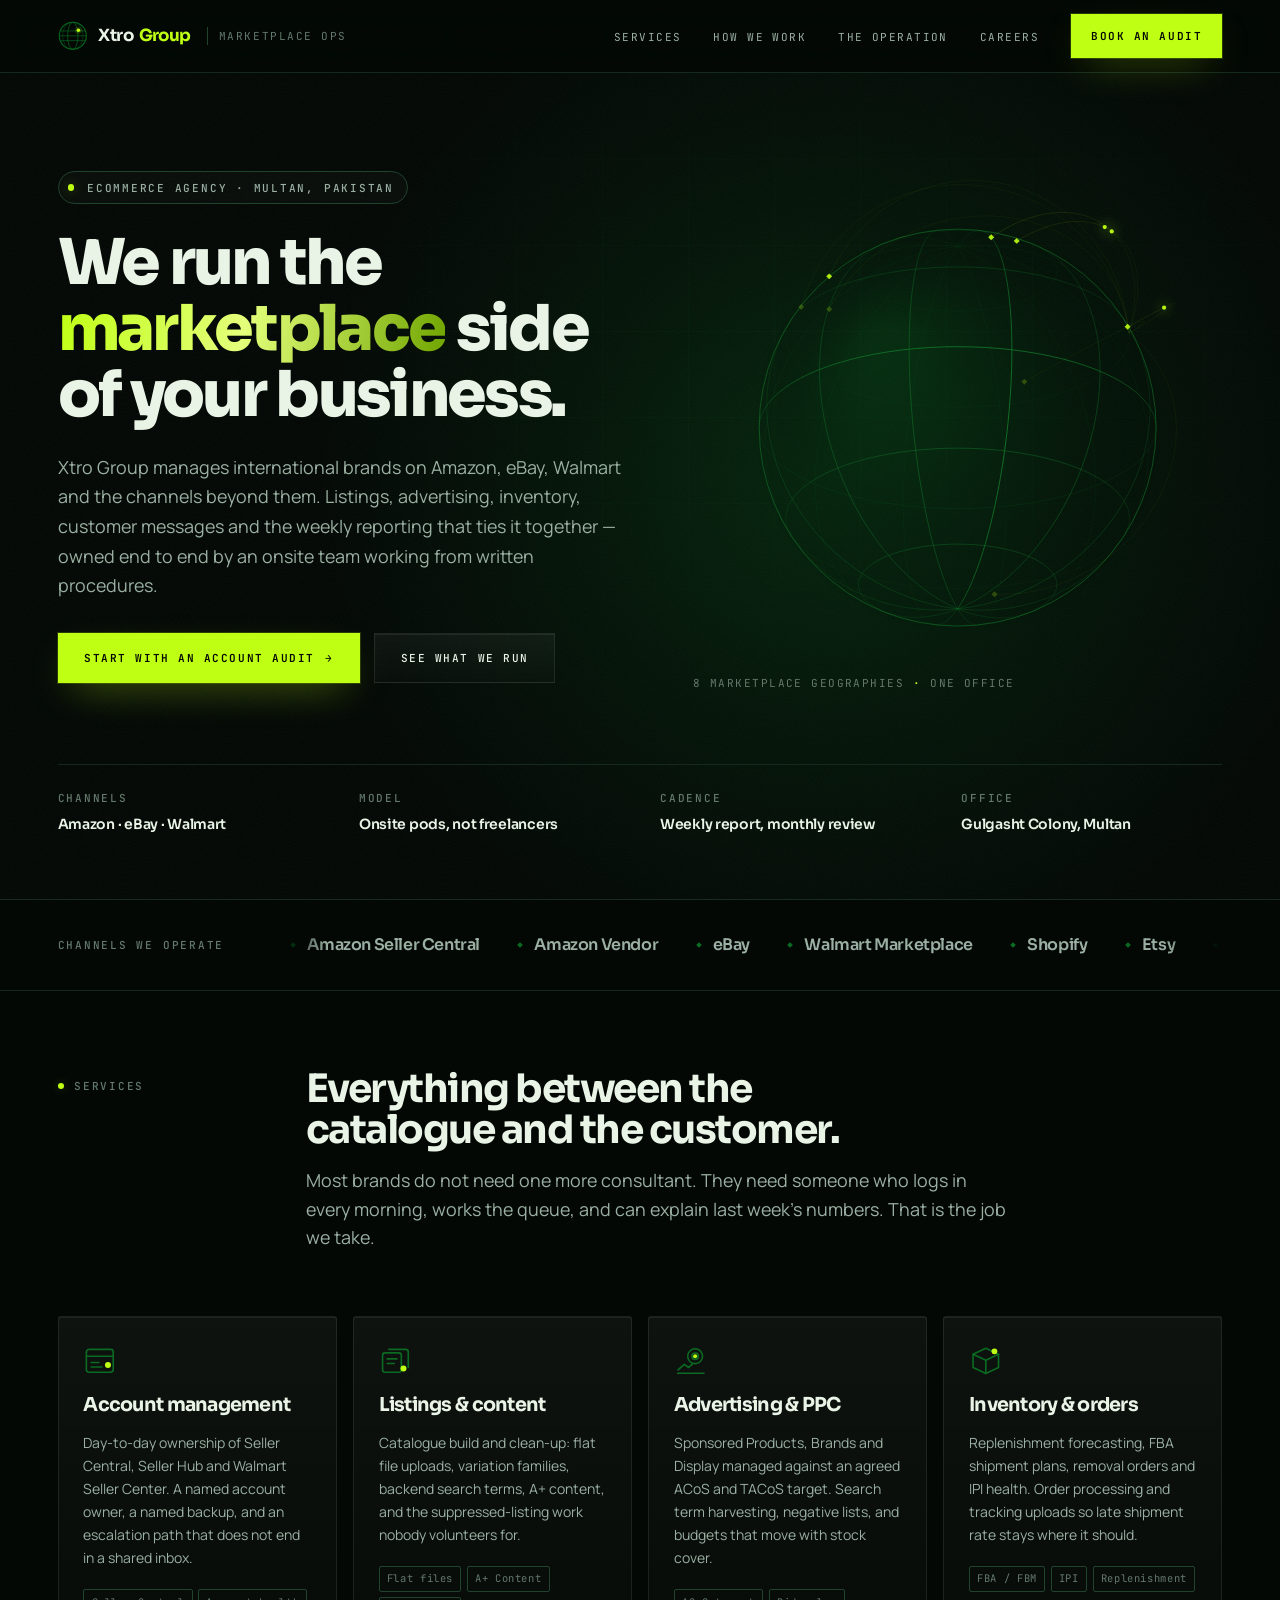
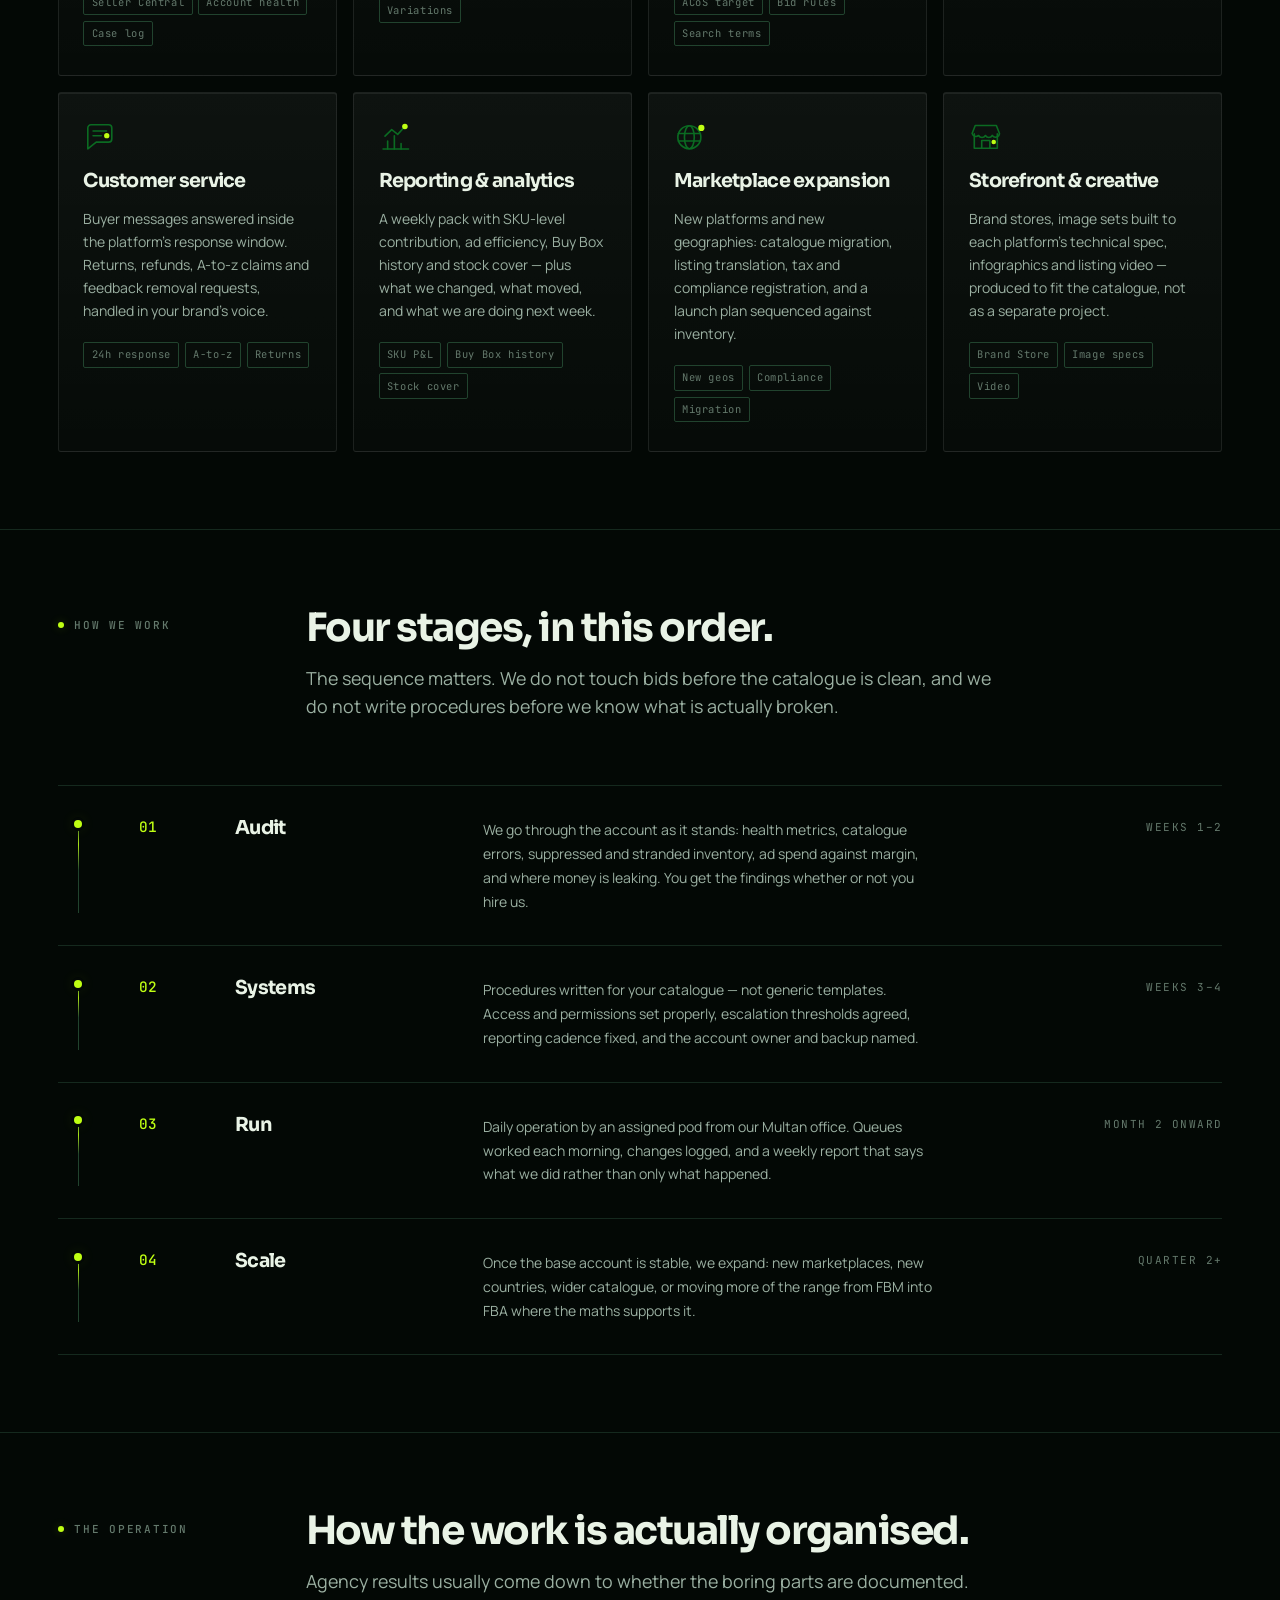
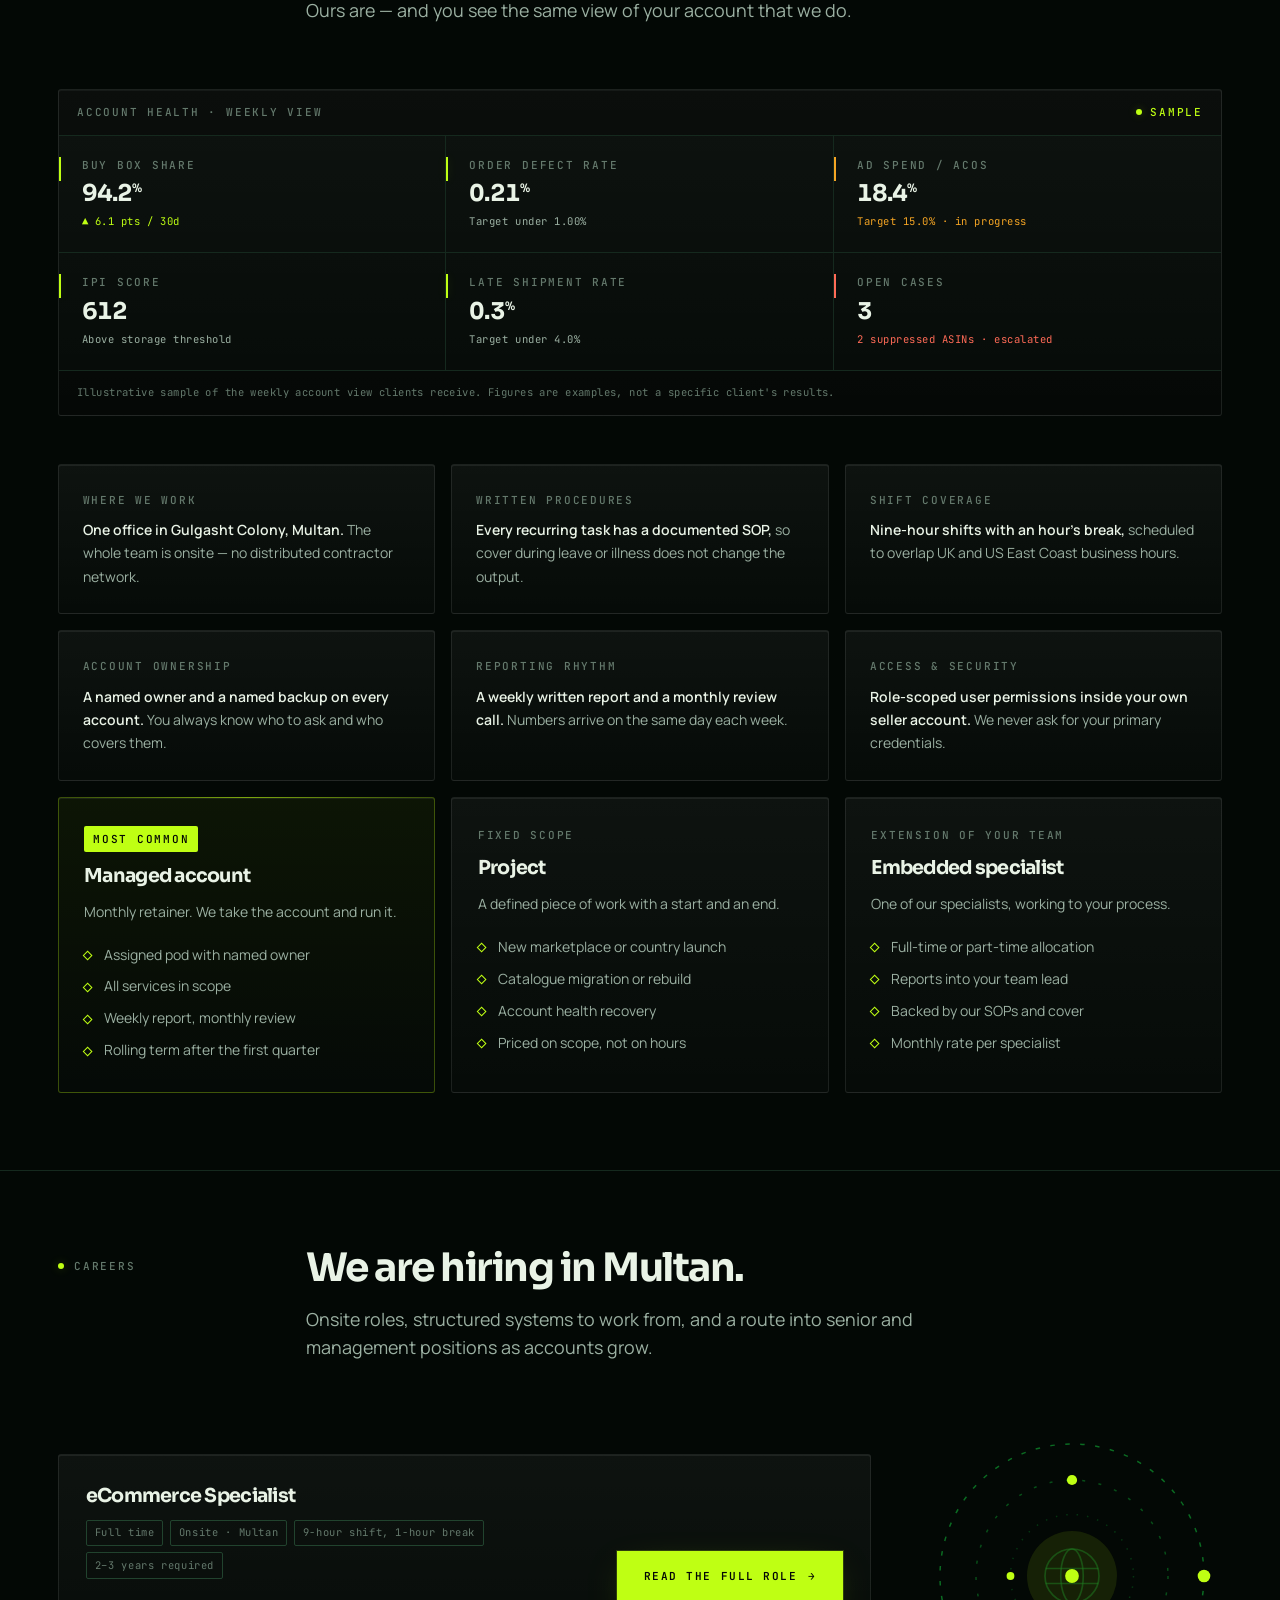
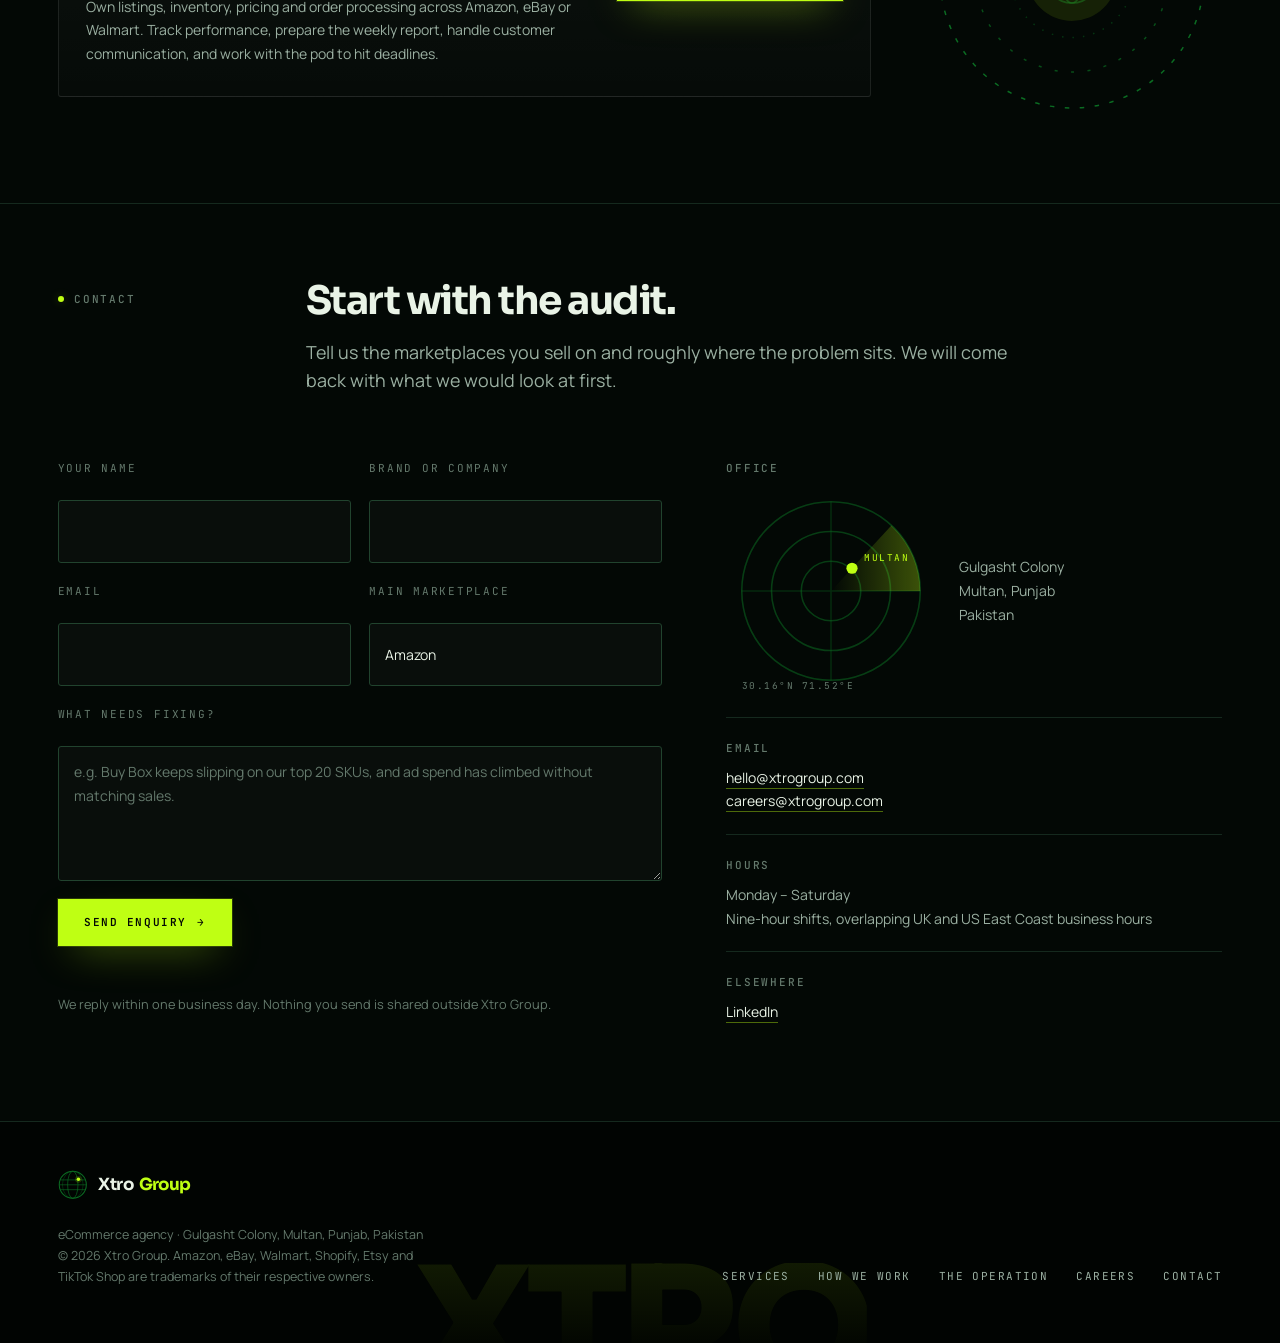
==== commit a4e61785: "Xtro Group V1" ====
--- a/index.html
+++ b/index.html
@@ -76,7 +76,7 @@
       <div class="hero__grid">
         <div>
           <p class="mono hero__eyebrow">eCommerce agency · Multan, Pakistan</p>
-          <h1 class="hero__title">We run the <span class="lit">marketplace side</span> of your business.</h1>
+          <h1 class="hero__title">We run the <span class="lit">marketplace</span> side of your business.</h1>
           <p class="hero__lead">
             Xtro Group manages international brands on Amazon, eBay, Walmart and the
             channels beyond them. Listings, advertising, inventory, customer messages
--- a/assets/styles.css
+++ b/assets/styles.css
@@ -45,15 +45,15 @@
   --focus: var(--lime);
 
   /* --- Scale ----------------------------------------------------------- */
-  --t-display: clamp(2.7rem, 1.1rem + 6.5vw, 6rem);
-  --t-h2:      clamp(1.95rem, 1.2rem + 2.9vw, 3.4rem);
-  --t-h3:      clamp(1.12rem, 1rem + .6vw, 1.4rem);
-  --t-lead:    clamp(1.05rem, .98rem + .38vw, 1.28rem);
-  --t-small:   .9rem;
-  --t-mono:    .705rem;
+  --t-display: clamp(2.1rem, 1.15rem + 3.5vw, 4rem);
+  --t-h2:      clamp(1.6rem, 1.15rem + 1.7vw, 2.45rem);
+  --t-h3:      clamp(1.05rem, .99rem + .32vw, 1.2rem);
+  --t-lead:    clamp(1rem, .96rem + .22vw, 1.12rem);
+  --t-small:   .875rem;
+  --t-mono:    .69rem;
 
   --gutter: clamp(1.25rem, 4.5vw, 4.5rem);
-  --stack:  clamp(4rem, 8vw, 8rem);
+  --stack:  clamp(3.25rem, 6vw, 6rem);
   --maxw:   1280px;
   --measure: 64ch;
 
@@ -80,7 +80,7 @@
   background: var(--void);
   color: var(--text);
   font-family: var(--body);
-  font-size: 1rem;
+  font-size: .975rem;
   line-height: 1.65;
   -webkit-font-smoothing: antialiased;
   overflow-x: hidden;
@@ -162,6 +162,7 @@
   color: var(--text-faint);
   display: flex;
   align-items: center;
+  align-self: start;
   gap: .65rem;
   padding-top: .6rem;
 }
@@ -177,7 +178,7 @@
 .rowhead__title { font-size: var(--t-h2); }
 
 .rowhead__note {
-  margin-top: 1.2rem;
+  margin-top: 1rem;
   max-width: var(--measure);
   color: var(--text-soft);
   font-size: var(--t-lead);
@@ -270,7 +271,7 @@
   text-decoration: none;
   font-family: var(--display);
   font-weight: 700;
-  font-size: 1.16rem;
+  font-size: 1.05rem;
   letter-spacing: -.035em;
 }
 .wordmark__globe { width: 1.85rem; height: 1.85rem; flex: none; }
@@ -356,8 +357,8 @@
   align-items: center;
   gap: .8rem;
   color: var(--text-soft);
-  margin-bottom: 1.9rem;
-  padding: .42rem .85rem .42rem .6rem;
+  margin-bottom: 1.6rem;
+  padding: .4rem .8rem .4rem .58rem;
   border: 1px solid var(--line-lit);
   border-radius: 100px;
   background: rgba(255, 255, 255, .022);
@@ -370,7 +371,7 @@
   box-shadow: 0 0 12px 2px var(--lime-haze);
 }
 
-.hero__title { font-size: var(--t-display); letter-spacing: -.048em; font-weight: 800; }
+.hero__title { font-size: var(--t-display); letter-spacing: -.042em; font-weight: 800; }
 .hero__title .lit {
   background: linear-gradient(100deg, #BFFF13 0%, #E4FF7A 48%, #6FA400 100%);
   -webkit-background-clip: text;
@@ -379,14 +380,14 @@
 }
 
 .hero__lead {
-  margin-top: 1.9rem;
-  max-width: 52ch;
+  margin-top: 1.5rem;
+  max-width: 54ch;
   font-size: var(--t-lead);
-  line-height: 1.62;
+  line-height: 1.65;
   color: var(--text-soft);
 }
 
-.hero__actions { margin-top: 2.4rem; display: flex; flex-wrap: wrap; gap: .85rem; }
+.hero__actions { margin-top: 2rem; display: flex; flex-wrap: wrap; gap: .85rem; }
 
 /* Globe stage */
 .globe {
@@ -454,8 +455,8 @@
 .channels__list li {
   font-family: var(--display);
   font-weight: 600;
-  font-size: clamp(.98rem, .9rem + .38vw, 1.16rem);
-  letter-spacing: -.028em;
+  font-size: clamp(.92rem, .88rem + .2vw, 1rem);
+  letter-spacing: -.025em;
   color: var(--text-soft);
   transition: color .2s ease;
 }
@@ -530,7 +531,7 @@
 
 .step__n {
   font-family: var(--mono);
-  font-size: 1rem;
+  font-size: .9rem;
   font-weight: 500;
   font-variant-numeric: tabular-nums;
   color: var(--lime);
@@ -570,8 +571,17 @@
 }
 
 .metrics { display: grid; grid-template-columns: repeat(3, minmax(0, 1fr)); }
-@media (max-width: 820px) { .metrics { grid-template-columns: repeat(2, minmax(0, 1fr)); } }
-@media (max-width: 460px) { .metrics { grid-template-columns: minmax(0, 1fr); } }
+/* Trim the trailing cell borders so they never double against the card edge. */
+.metric:nth-child(3n) { border-right: 0; }
+@media (max-width: 820px) {
+  .metrics { grid-template-columns: repeat(2, minmax(0, 1fr)); }
+  .metric:nth-child(3n) { border-right: 1px solid var(--line); }
+  .metric:nth-child(2n) { border-right: 0; }
+}
+@media (max-width: 460px) {
+  .metrics { grid-template-columns: minmax(0, 1fr); }
+  .metric { border-right: 0; }
+}
 
 .metric {
   position: relative;
@@ -597,9 +607,9 @@
 .metric__label { color: var(--text-faint); }
 .metric__value {
   font-family: var(--display);
-  font-size: 1.75rem;
+  font-size: 1.45rem;
   font-weight: 700;
-  letter-spacing: -.045em;
+  letter-spacing: -.04em;
   line-height: 1;
   font-variant-numeric: tabular-nums;
 }
@@ -611,7 +621,6 @@
 
 .console__foot {
   padding: .85rem 1.15rem;
-  border-top: 1px solid var(--line);
   background: rgba(0, 0, 0, .28);
   color: var(--text-faint);
   font-family: var(--mono);
@@ -822,8 +831,8 @@
   border-bottom: 1px solid var(--line);
   font-family: var(--display);
   font-weight: 600;
-  font-size: 1.45rem;
-  letter-spacing: -.035em;
+  font-size: 1.2rem;
+  letter-spacing: -.032em;
   text-decoration: none;
   color: var(--text);
 }
@@ -915,7 +924,8 @@
 
 .step__node {
   position: absolute;
-  left: 50%;
+  /* The rail column is 2.6rem wide and the rail is centred in it. */
+  left: 1.3rem;
   top: 2.1rem;
   width: .5rem; height: .5rem;
   margin-left: -.25rem;
@@ -1001,8 +1011,8 @@
   margin: 0;
   font-family: var(--display);
   font-weight: 800;
-  font-size: clamp(5rem, 19vw, 16rem);
-  letter-spacing: -.06em;
+  font-size: clamp(3.75rem, 13vw, 10.5rem);
+  letter-spacing: -.055em;
   line-height: .8;
   white-space: nowrap;
   pointer-events: none;
